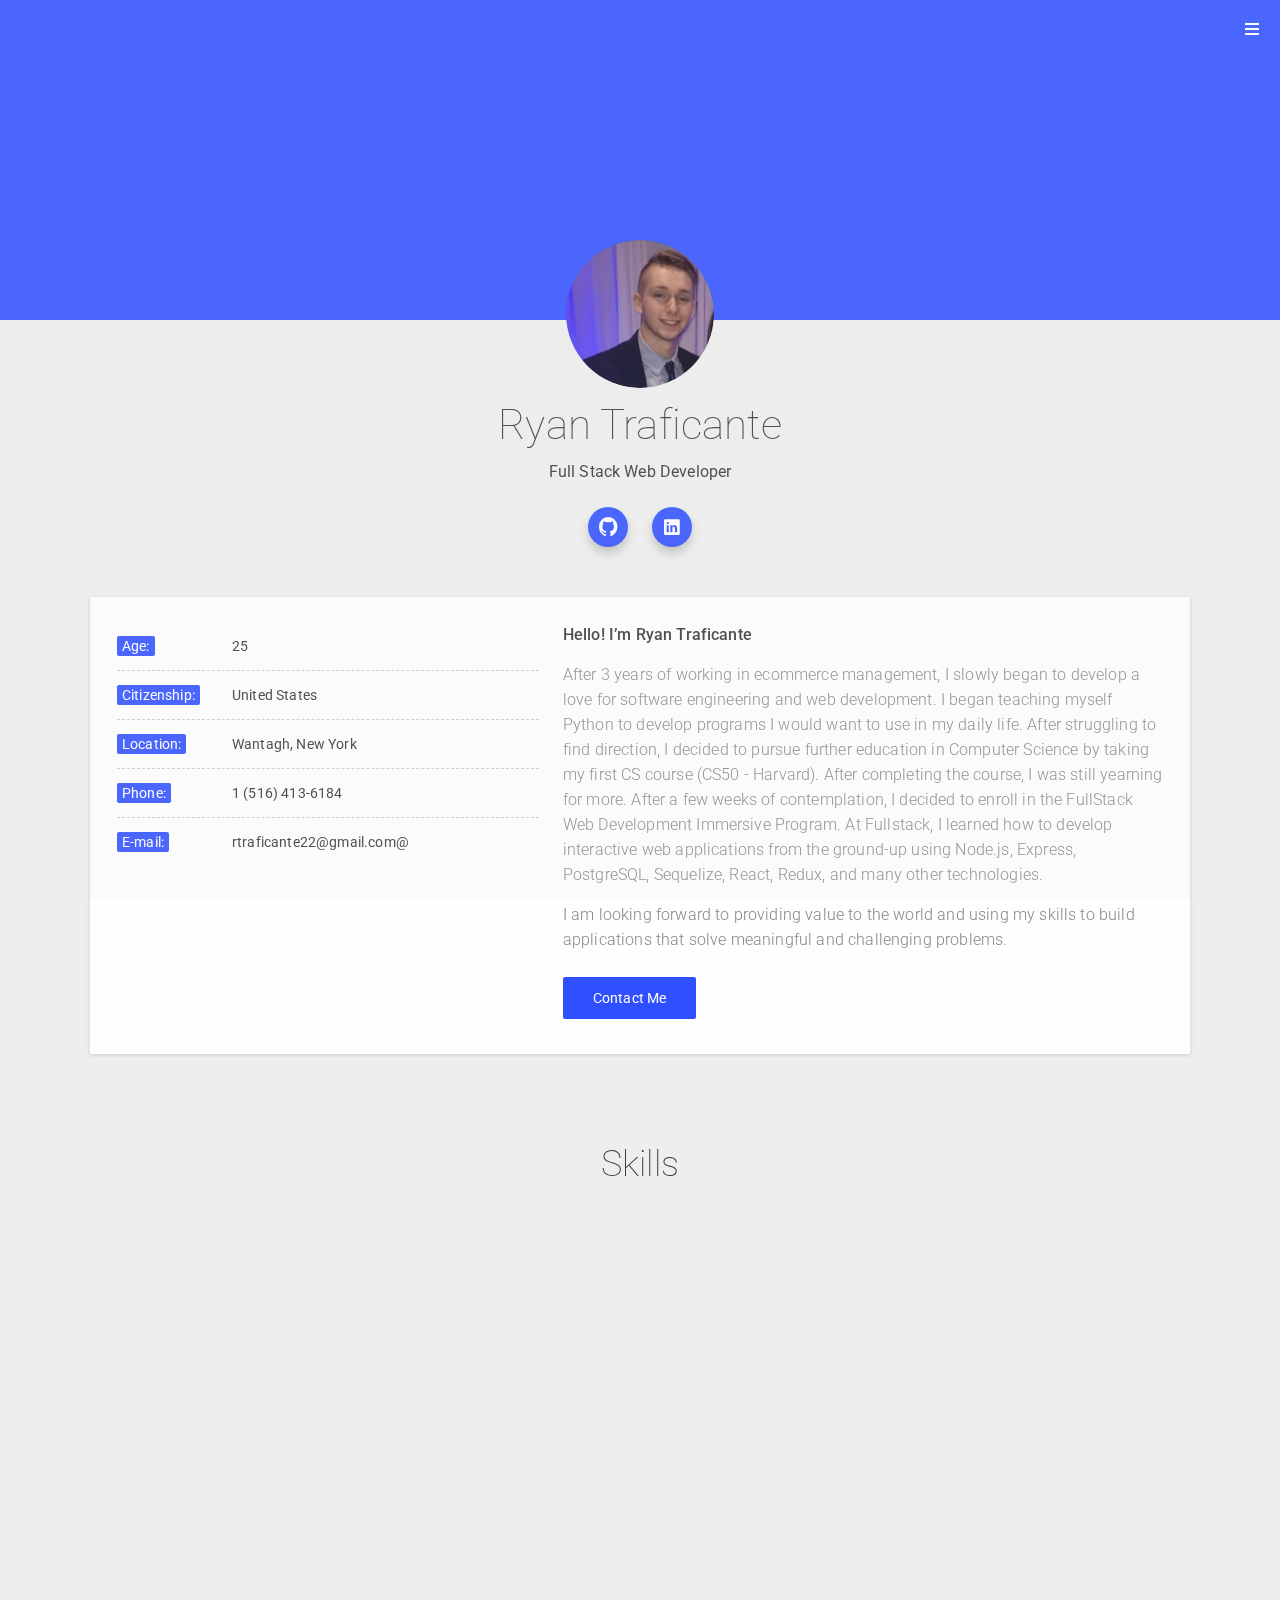
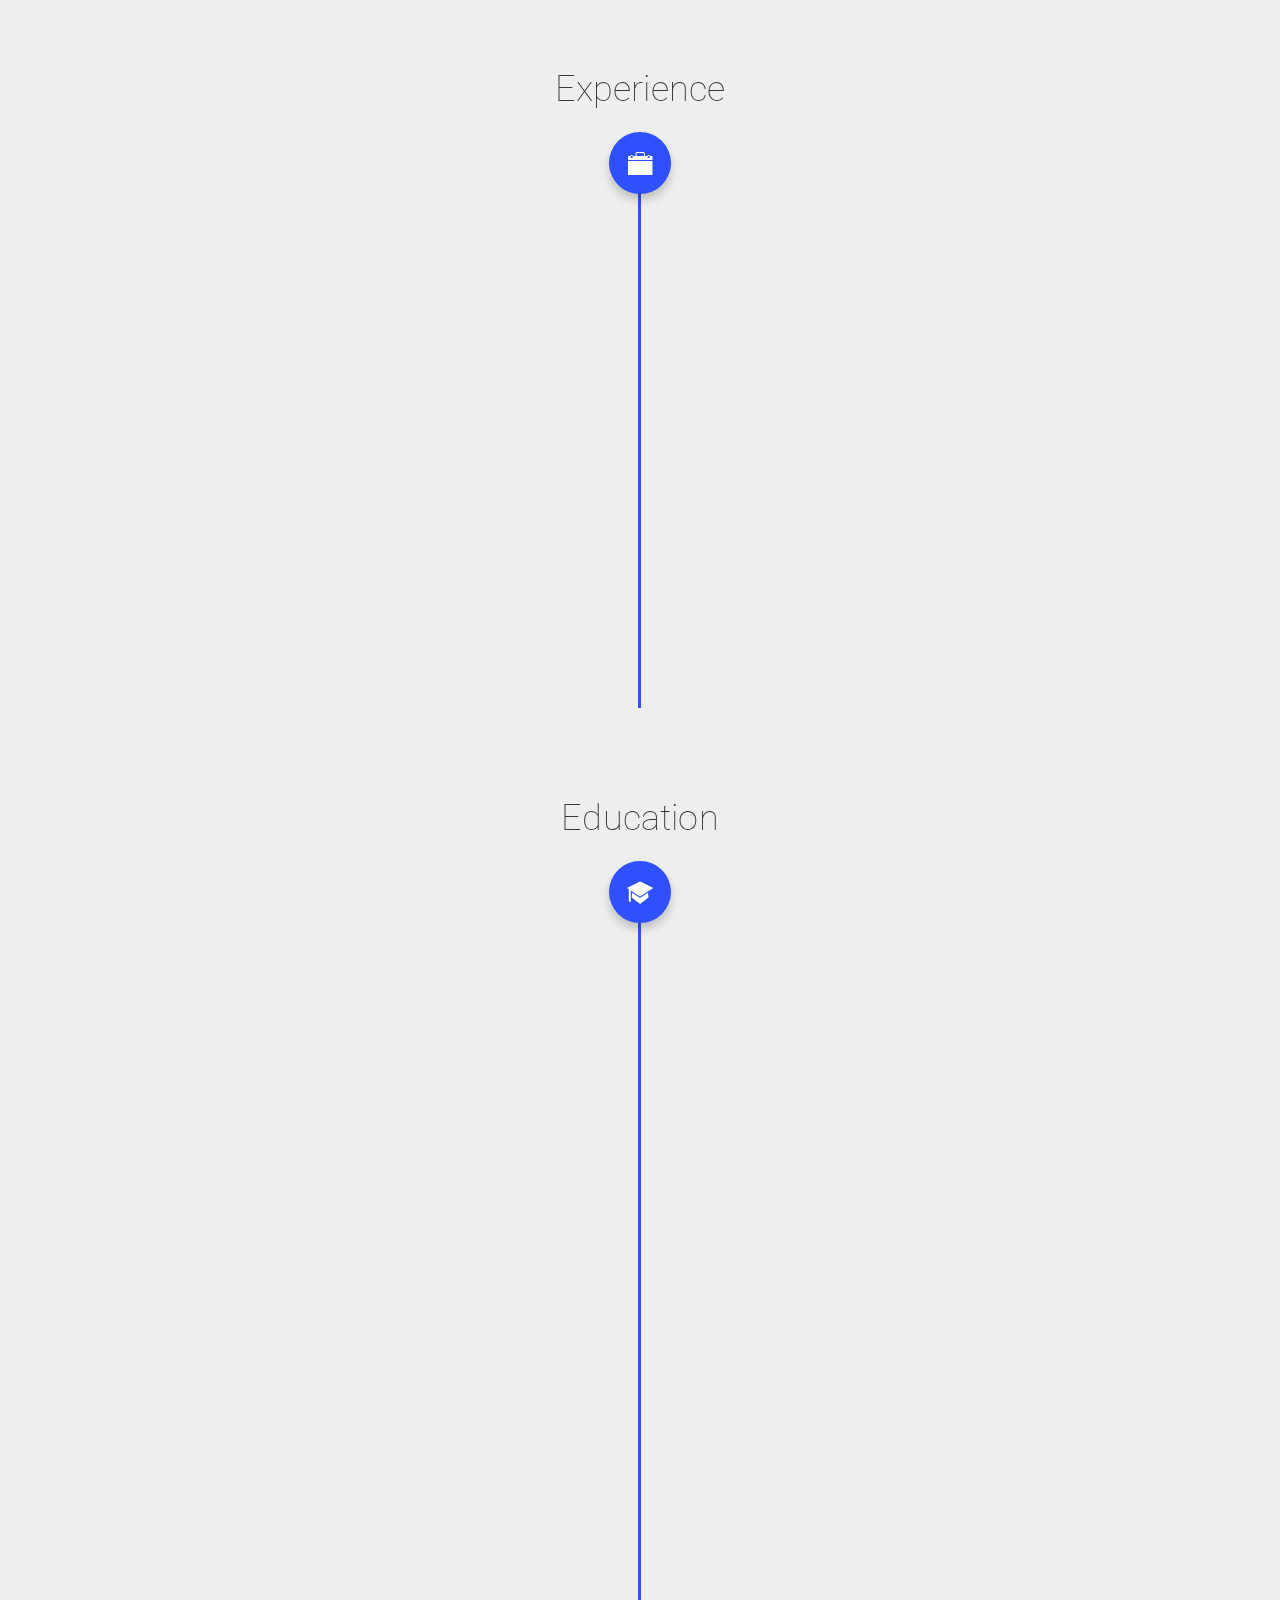
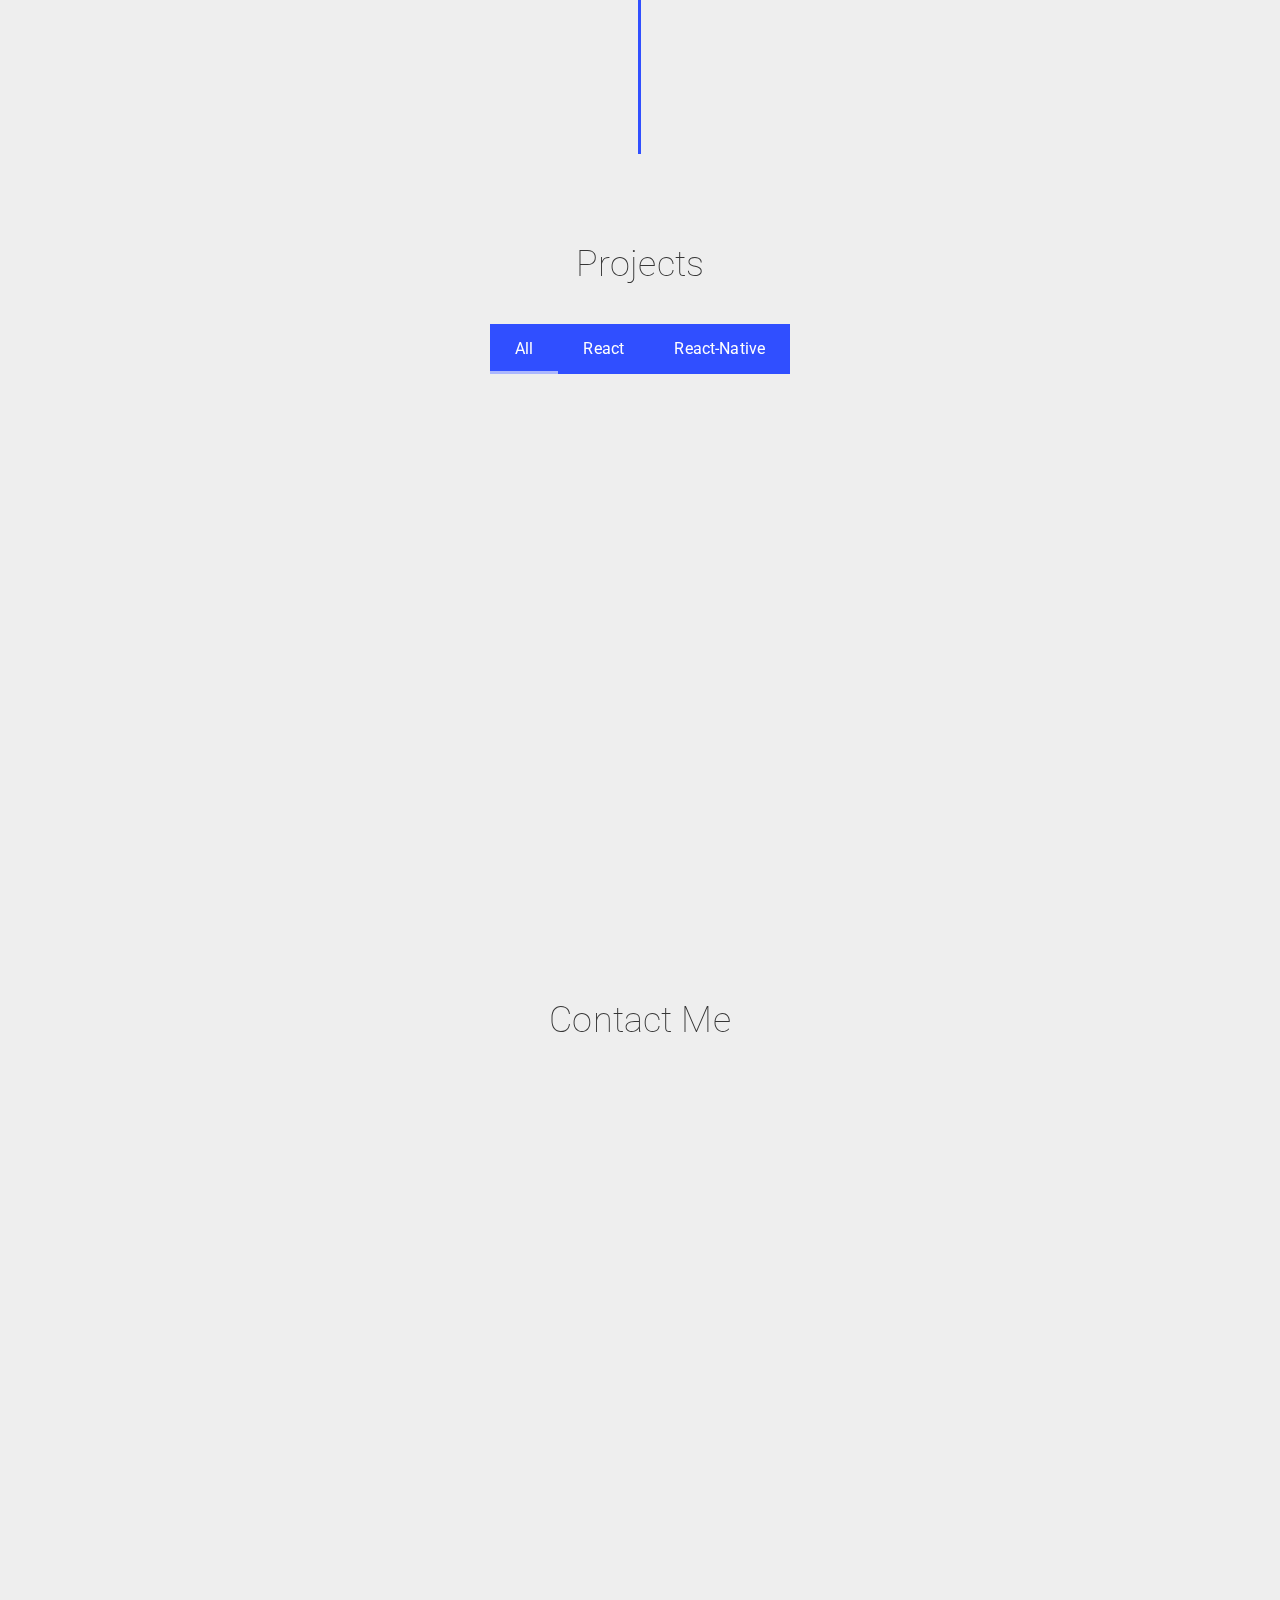
==== index.html @ 86b1f750 "file structure" ====
<!DOCTYPE html>
<html lang="en">
  <head>
    <!-- Basic -->
    <meta http-equiv="Content-Type" content="text/html; charset=utf-8" />
    <title>Ryan Traficante</title>
    <meta name="description" content="" />
    <meta name="keywords" content="" />

    <!-- Mobile Specific Metas -->
    <meta
      name="viewport"
      content="width=device-width, initial-scale=1, maximum-scale=1, user-scalable=no"
    />

    <!-- Load Fonts -->
    <link
      href="https://fonts.googleapis.com/css?family=Roboto:100,100i,300,300i,400,400i,500,500i,700,700i,900,900i&amp;subset=cyrillic"
      rel="stylesheet"
    />

    <!-- CSS -->
    <link rel="stylesheet" href="css/basic.css" />
    <link rel="stylesheet" href="css/layout.css" />
    <link rel="stylesheet" href="css/ionicons.css" />
    <link rel="stylesheet" href="css/owl.carousel.css" />
    <link rel="stylesheet" href="css/magnific-popup.css" />
    <link rel="stylesheet" href="css/animate.css" />

    <!-- Favicon -->
    <link rel="shortcut icon" href="images/favicons/r_blue.png" />
  </head>

  <body>
    <!-- Page -->
    <div class="page" id="home-section">
      <!-- Preloader -->
      <div class="preloader">
        <div class="centrize full-width">
          <div class="vertical-center">
            <div class="spinner">
              <div class="double-bounce1"></div>
              <div class="double-bounce2"></div>
            </div>
          </div>
        </div>
      </div>

      <!-- Started Background -->
      <div class="started-bg">
        <div
          class="slide"
          style="
            background-image: url(https://i.pinimg.com/originals/45/22/7e/45227e68e4a644264a4a7af47a06fadd.jpg);
          "
        ></div>
      </div>

      <!-- Header -->
      <header>
        <div class="top-menu">
          <ul>
            <li class="active">
              <a class="btn_animated" href="#home-section"
                ><span class="circle">Home</span></a
              >
            </li>
            <li>
              <a class="btn_animated" href="#about-section"
                ><span class="circle">About</span></a
              >
            </li>
            <li>
              <a class="btn_animated" href="#skills-section"
                ><span class="circle">Skills</span></a
              >
            </li>
            <li>
              <a class="btn_animated" href="#experience-section"
                ><span class="circle">Experience</span></a
              >
            </li>
            <li>
              <a class="btn_animated" href="#education-section"
                ><span class="circle">Education</span></a
              >
            </li>
            <li>
              <a class="btn_animated" href="#works-section"
                ><span class="circle">Projects</span></a
              >
            </li>
            <li>
              <a class="btn_animated" href="#contact-section"
                ><span class="circle">Contact Me</span></a
              >
            </li>
          </ul>
          <a href="#" class="menu-btn"><span></span></a>
        </div>
      </header>

      <!-- Container -->
      <div class="container">
        <!-- Started -->
        <div class="section started">
          <div class="st-box">
            <div class="st-image"><img src="images/ryan.png" alt="" /></div>
            <div class="st-title">Ryan Traficante</div>
            <div class="st-subtitle">Full Stack Web Developer</div>
            <div class="st-soc">
              <a
                target="blank"
                href="https://github.com/rtraficante"
                class="btn_animated"
              >
                <span class="circle"
                  ><i class="icon ion ion-social-github"></i
                ></span>
              </a>
              <a
                target="blank"
                href="https://www.linkedin.com/in/ryan-traficante/"
                class="btn_animated"
              >
                <span class="circle"
                  ><i class="icon ion ion-social-linkedin"></i
                ></span>
              </a>
            </div>
          </div>
        </div>

        <!-- Wrapper -->
        <div class="wrapper">
          <!-- Section About -->
          <div class="section about" id="about-section">
            <div class="content-box">
              <div class="row">
                <div class="col col-m-12 col-t-5 col-d-5">
                  <div class="info-list">
                    <ul>
                      <li>
                        <strong><span>Age:</span></strong> 25
                      </li>

                      <li>
                        <strong><span>Citizenship:</span></strong> United States
                      </li>
                      <li>
                        <strong><span>Location:</span></strong> Wantagh, New
                        York
                      </li>
                      <li>
                        <strong><span>Phone:</span></strong>
                        <a href="tel:15164136184">1 (516) 413-6184</a>
                      </li>
                      <li>
                        <strong><span>E-mail:</span></strong>
                        <a href="mailto:rtraficante22@gmail.com@gmail.com"
                          >rtraficante22@gmail.com@</a
                        >
                      </li>
                    </ul>
                  </div>
                </div>
                <div class="col col-m-12 col-t-7 col-d-7">
                  <div class="text-box">
                    <p><strong>Hello! I’m Ryan Traficante</strong></p>
                    <p>
                      After 3 years of working in ecommerce management, I slowly
                      began to develop a love for software engineering and web
                      development. I began teaching myself Python to develop
                      programs I would want to use in my daily life. After
                      struggling to find direction, I decided to pursue further
                      education in Computer Science by taking my first CS course
                      (CS50 - Harvard). After completing the course, I was still
                      yearning for more. After a few weeks of contemplation, I
                      decided to enroll in the FullStack Web Development
                      Immersive Program. At Fullstack, I learned how to develop
                      interactive web applications from the ground-up using
                      Node.js, Express, PostgreSQL, Sequelize, React, Redux, and
                      many other technologies.
                    </p>
                    <p>
                      I am looking forward to providing value to the world and
                      using my skills to build applications that solve
                      meaningful and challenging problems.
                    </p>
                  </div>
                  <div class="bts">
                    <a href="#" class="btn btn_animated"
                      ><span class="circle">Contact Me</span></a
                    >
                  </div>
                </div>
              </div>
            </div>
          </div>

          <!-- Section Skills -->
          <div class="section skills" id="skills-section">
            <div class="title">Skills</div>
            <div class="row">
              <div class="col col-m-12 col-t-6 col-d-6">
                <div class="content-box animated">
                  <div class="i_title">
                    <div class="icon"><i class="icon ion ion-gear-b"></i></div>
                    <div class="name">Professional</div>
                  </div>
                  <div class="skills">
                    <ul>
                      <li>
                        <div class="name">UI/UX Design</div>
                        <div class="progress">
                          <div class="percentage" style="width: 78%">
                            <span class="percent"
                              ><i class="icon ion ion-ios-checkmark-empty"></i
                            ></span>
                          </div>
                        </div>
                      </li>
                      <li>
                        <div class="name">Back-end Web Development</div>
                        <div class="progress">
                          <div class="percentage" style="width: 72%">
                            <span class="percent"
                              ><i class="icon ion ion-ios-checkmark-empty"></i
                            ></span>
                          </div>
                        </div>
                      </li>
                      <li>
                        <div class="name">Front-end Web Development</div>
                        <div class="progress">
                          <div class="percentage" style="width: 82%">
                            <span class="percent"
                              ><i class="icon ion ion-ios-checkmark-empty"></i
                            ></span>
                          </div>
                        </div>
                      </li>
                      <li>
                        <div class="name">Algorithms & Analysis</div>
                        <div class="progress">
                          <div class="percentage" style="width: 71%">
                            <span class="percent"
                              ><i class="icon ion ion-ios-checkmark-empty"></i
                            ></span>
                          </div>
                        </div>
                      </li>
                    </ul>
                  </div>
                </div>
              </div>
              <div class="col col-m-12 col-t-6 col-d-6">
                <div class="content-box animated">
                  <div class="i_title">
                    <div class="icon"><i class="icon ion ion-person"></i></div>
                    <div class="name">Personal</div>
                  </div>
                  <div class="skills">
                    <ul>
                      <li>
                        <div class="name">Communication</div>
                        <div class="progress">
                          <div class="percentage" style="width: 78%">
                            <span class="percent"
                              ><i class="icon ion ion-ios-checkmark-empty"></i
                            ></span>
                          </div>
                        </div>
                      </li>
                      <li>
                        <div class="name">Team Work</div>
                        <div class="progress">
                          <div class="percentage" style="width: 90%">
                            <span class="percent"
                              ><i class="icon ion ion-ios-checkmark-empty"></i
                            ></span>
                          </div>
                        </div>
                      </li>
                      <li>
                        <div class="name">Leadership</div>
                        <div class="progress">
                          <div class="percentage" style="width: 70%">
                            <span class="percent"
                              ><i class="icon ion ion-ios-checkmark-empty"></i
                            ></span>
                          </div>
                        </div>
                      </li>
                      <li>
                        <div class="name">Problem Solving</div>
                        <div class="progress">
                          <div class="percentage" style="width: 84%">
                            <span class="percent"
                              ><i class="icon ion ion-ios-checkmark-empty"></i
                            ></span>
                          </div>
                        </div>
                      </li>
                    </ul>
                  </div>
                </div>
              </div>
            </div>
          </div>

          <!-- Experience -->
          <div class="section experience" id="experience-section">
            <div class="title">
              Experience
              <span class="circle"
                ><i class="icon ion ion-ios-briefcase"></i
              ></span>
            </div>
            <div class="cd-timeline">
              <div class="cd-timeline-block animated">
                <div class="cd-timeline-point">
                  <i class="icon ion ion-ios-checkmark-empty"></i>
                </div>
                <div class="cd-timeline-content">
                  <div class="content-box">
                    <div class="date">2019-2022</div>
                    <div class="name">Popcrumbs, Inc.</div>
                    <div class="category">Ecommerce Coordinator</div>
                    <p>
                      I managed four different Shopify ecommerce sites that
                      grossed over $10,000,000 year-over year. I developed and
                      managed all of the stores' email marketing and customer
                      retention efforts via Klaviyo and Constant Contact,
                      leading to a growth from 10% of all revenue to 30% per
                      month.
                    </p>
                  </div>
                </div>
              </div>
              <div class="cd-timeline-block animated">
                <div class="cd-timeline-point">
                  <i class="icon ion ion-ios-checkmark-empty"></i>
                </div>
                <div class="cd-timeline-content">
                  <div class="content-box">
                    <div class="date">2018</div>
                    <div class="name">GCT Advertising</div>
                    <div class="category">Co-Founder</div>
                    <p>
                      After finding an interest in ecommerce and online
                      marketing, myself and a few colleagues started an
                      ecommerce brand to put our knowledge to the test. After a
                      couple months of testing, we were able to push our revenue
                      to just shy of 6 figures.
                    </p>
                  </div>
                </div>
              </div>
            </div>
          </div>

          <!-- Section Education -->
          <div class="section education" id="education-section">
            <div class="title">
              Education
              <span class="circle"
                ><i class="icon ion ion-university"></i
              ></span>
            </div>
            <div class="cd-timeline">
              <div class="cd-timeline-block animated">
                <div class="cd-timeline-point">
                  <i class="icon ion ion-ios-checkmark-empty"></i>
                </div>
                <div class="cd-timeline-content">
                  <div class="content-box">
                    <div class="date">2022</div>
                    <div class="name">
                      Fullstack Academy Web Development Program
                    </div>
                    <div class="category">New York</div>
                    <p>
                      A 17-week immersive software engineering program based in
                      New York City, centered on full-stack JavaScript
                      development, including Node.js, Express, Sequelize ORM for
                      PostgreSQL databases, React and Redux; along with HTML &
                      CSS, and CS fundamentals.
                    </p>
                  </div>
                </div>
              </div>
              <div class="cd-timeline-block animated">
                <div class="cd-timeline-point">
                  <i class="icon ion ion-ios-checkmark-empty"></i>
                </div>
                <div class="cd-timeline-content">
                  <div class="content-box">
                    <div class="date">2022</div>
                    <div class="name">
                      Harvard CS50 - Introduction to Computer Science
                    </div>
                    <div class="category">Remote</div>
                    <p>
                      Harvard University's introduction to the intellectual
                      enterprises of computer science and the art of
                      programming. An entry-level course taught by David J.
                      Malan, CS50x taught me how to think algorithmically and
                      solve problems efficiently. Topics include abstraction,
                      algorithms, data structures, encapsulation, resource
                      management, security, software engineering, and web
                      development. Languages include C, Python, SQL, and
                      JavaScript plus CSS and HTML. The on-campus version of
                      CS50x , CS50, is Harvard's largest course.
                    </p>
                  </div>
                </div>
              </div>
              <div class="cd-timeline-block animated">
                <div class="cd-timeline-point">
                  <i class="icon ion ion-ios-checkmark-empty"></i>
                </div>
                <div class="cd-timeline-content">
                  <div class="content-box">
                    <div class="date">2016-2019</div>
                    <div class="name">Farmingdale State University</div>
                    <div class="category">New York</div>
                    <p>
                      Majored in Science, Technology, and Society with a focus
                      in Psychology and Statistics.
                    </p>
                  </div>
                </div>
              </div>
            </div>
          </div>

          <!-- Portfolio -->
          <div class="section works" id="works-section">
            <div class="title">Projects</div>
            <div class="filter-menu">
              <div class="filters">
                <div class="btn-group">
                  <div class="f_btn btn_animated active">
                    <div class="circle">
                      <label
                        ><input
                          type="radio"
                          name="fl_radio"
                          value="box-item"
                        />All</label
                      >
                    </div>
                  </div>
                  <div class="f_btn btn_animated">
                    <div class="circle">
                      <label
                        ><input
                          type="radio"
                          name="fl_radio"
                          value="f-react"
                        />React</label
                      >
                    </div>
                  </div>
                  <div class="f_btn btn_animated">
                    <div class="circle">
                      <label
                        ><input
                          type="radio"
                          name="fl_radio"
                          value="f-react-native"
                        />React-Native</label
                      >
                    </div>
                  </div>
                </div>
              </div>
            </div>
            <div class="row box-items">
              <div
                class="col col-m-12 col-t-6 col-d-4 box-item f-react animated"
              >
                <div class="image">
                  <a href="#popup-1" class="has-popup"
                    ><img src="images/rq_ss.png" alt=""
                  /></a>
                </div>
                <div class="content-box">
                  <div class="category">React</div>
                  <a href="#popup-1" class="name has-popup">Risky Quizness</a>
                  <p>
                    A web application that allows users to take a daily trivia
                    quiz that increases in difficulty as the quiz continues.
                    Every user gets the same 10 questions that change everyday.
                  </p>
                </div>
                <div id="popup-1" class="popup-box mfp-fade mfp-hide">
                  <div class="content">
                    <div class="image">
                      <img src="images/rq_ss.png" alt="" />
                    </div>
                    <div class="desc">
                      <div class="category">React</div>
                      <h4>Risky Quizness</h4>

                      <a
                        href="https://risky-quizness.firebaseapp.com/"
                        class="btn btn_animated"
                        ><span class="circle">View Project</span></a
                      >
                      <a
                        href="https://github.com/beavers-bakery/Risky-Quizness"
                        class="btn btn_animated"
                        ><span class="circle">View Github</span></a
                      >
                    </div>
                  </div>
                </div>
              </div>

              <div
                class="col col-m-12 col-t-6 col-d-4 box-item f-react-native animated"
              >
                <div class="image">
                  <a href="#popup-5" class="has-popup"
                    ><img src="images/works/work5.jpg" alt=""
                  /></a>
                </div>
                <div class="content-box">
                  <div class="category">React-Native</div>
                  <a href="#popup-5" class="name has-popup">Golf GPS</a>
                  <p>
                    A mobile app that shows the GPS location of the golfer and
                    the hole they’re playing on. Users can see their distance
                    from the hole and update their scores during their round.
                  </p>
                </div>
                <div id="popup-5" class="popup-box mfp-fade mfp-hide">
                  <div class="content">
                    <div class="image">
                      <img src="images/works/work5.jpg" alt="" />
                    </div>
                    <div class="desc">
                      <div class="category">React-Native</div>
                      <h4>Golf GPS</h4>

                      <a
                        href="https://github.com/rtraficante/Golf-GPS"
                        class="btn btn_animated"
                        ><span class="circle">View Github</span></a
                      >
                    </div>
                  </div>
                </div>
              </div>
            </div>
            <div class="clear"></div>
          </div>

          <!-- Section Contacts -->
          <div class="section contacts" id="contact-section">
            <div class="title">Contact Me</div>
            <div class="row">
              <div class="col col-m-12 col-t-6 col-d-6">
                <div class="content-box animated">
                  <h4>Write a message:</h4>
                  <div class="contact-form">
                    <form
                      id="cform"
                      name="contact"
                      method="post"
                      data-netlify="true"
                    >
                      <div class="group-val">
                        <input
                          type="text"
                          name="name"
                          placeholder="Your Name"
                        />
                      </div>
                      <div class="group-val">
                        <input
                          type="text"
                          name="email"
                          placeholder="Your Email"
                        />
                      </div>
                      <div class="group-val">
                        <input
                          type="text"
                          name="subject"
                          placeholder="Subject"
                        />
                      </div>
                      <div class="group-val ct-gr">
                        <textarea
                          name="message"
                          placeholder="Message"
                        ></textarea>
                      </div>
                      <button type="submit" class="btn btn_animated">
                        <span class="circle">Send Message</span>
                      </button>
                    </form>
                    <div class="alert-success">
                      <p>
                        Thanks, your message is sent successfully. We will
                        contact you shortly!
                      </p>
                    </div>
                  </div>
                </div>
              </div>
            </div>
          </div>
        </div>
      </div>
    </div>

    <!-- jQuery Scripts -->
    <script src="js/jquery.min.js"></script>
    <script src="js/owl.carousel.min.js"></script>
    <script src="js/jquery.validate.js"></script>
    <script src="js/magnific-popup.js"></script>
    <script src="js/masonry.pkgd.js"></script>
    <script src="js/imagesloaded.pkgd.js"></script>
    <script src="js/masonry-filter.js"></script>
    <script src="js/scrollreveal.js"></script>
    <script src="js/jquery.mb.YTPlayer.js"></script>
    <script src="js/particles.js"></script>

    <!-- Main Scripts -->
    <script src="js/main.js"></script>
  </body>
</html>
---- css/basic.css ----
/**
*	 mCard (HTML)
*	 Copyright © mCard by beshleyua. All Rights Reserved.
**/

/* TABLE OF CONTENTS
	1. Basic
	2. Container
	3. Columns
	4. Typography
	5. Links
	6. Buttons
	7. Preloader
	8. Forms
	9. Lists
	10. Code
	11. Tables
	12. Alignment
	13. Text Formating
	14. Blockquote
	15. Animations
*/

/* 1. Basic */
html {
	margin-right: 0!important;
}

body {
	margin: 0;
	padding: 0;
	border: none;
	font-family: 'Roboto', helvetica;
	font-size: 16px;
	color: #868686;
	background: #eeeeee;
	line-height: 20px;
	letter-spacing: 0.01em;
	font-weight: 300;
}

.page {
	position: relative;
	overflow: hidden;
	padding: 320px 0 0 0;
}

@media (max-width: 720px) {
	.page {
	padding: 202px 0 0 0;
	}

}

* {
	box-sizing: border-box;
	-webkit-box-sizing: border-box;
}

.clear {
	clear: both;
}

.mobile {
	display: none;
}

@media (max-width: 720px) {
	.mobile {
	display: block;
	}

}

.desctop {
	display: block;
}

@media (max-width: 720px) {
	.desctop {
	display: none;
	}

}

/* 2. Container */
.container {
	position: relative;
	background: #eeeeee;
}

.wrapper {
	position: relative;
	margin: 0 auto;
	max-width: 1100px;
}

@media (max-width: 1080px) {
	.wrapper {
	margin: 0 20px;
	}

}

@media (max-width: 420px) {
	.wrapper {
	margin: 0 10px;
	}

}

/* 3. Columns */
.row {
	position: relative;
	margin: 0 -10px;
	padding: 0 0 30px 0;
}

.row:last-child {
	padding: 0;
}

.row .col {
	padding: 0 12px;
}

@media (min-width: 1080px) {
	.row .col.col-d-12,
	.row .col.col-d-11,
	.row .col.col-d-10,
	.row .col.col-d-9,
	.row .col.col-d-8,
	.row .col.col-d-7,
	.row .col.col-d-6,
	.row .col.col-d-5,
	.row .col.col-d-4,
	.row .col.col-d-3,
	.row .col.col-d-2,
	.row .col.col-d-1 {
	float: left;
	}

	.row .col.col-d-12 {
	width: 99.996%;
	}

	.row .col.col-d-11 {
	width: 91.663%;
	}

	.row .col.col-d-10 {
	width: 83.333%;
	}

	.row .col.col-d-9 {
	width: 74.997%;
	}

	.row .col.col-d-8 {
	width: 66.664%;
	}

	.row .col.col-d-7 {
	width: 58.331%;
	}

	.row .col.col-d-6 {
	width: 49.998%;
	}

	.row .col.col-d-5 {
	width: 41.665%;
	}

	.row .col.col-d-4 {
	width: 33.332%;
	}

	.row .col.col-d-3 {
	width: 24.999%;
	}

	.row .col.col-d-2 {
	width: 16.666%;
	}

	.row .col.col-d-1 {
	width: 8.333%;
	}

}

@media (max-width: 1079px) {
	.row .col {
	padding: 10px;
	}

	.row .col.col-t-12,
	.row .col.col-t-11,
	.row .col.col-t-10,
	.row .col.col-t-9,
	.row .col.col-t-8,
	.row .col.col-t-7,
	.row .col.col-t-6,
	.row .col.col-t-5,
	.row .col.col-t-4,
	.row .col.col-t-3,
	.row .col.col-t-2,
	.row .col.col-t-1 {
	float: left;
	}

	.row .col.col-t-12 {
	width: 99.996%;
	}

	.row .col.col-t-11 {
	width: 91.663%;
	}

	.row .col.col-t-10 {
	width: 83.333%;
	}

	.row .col.col-t-9 {
	width: 74.997%;
	}

	.row .col.col-t-8 {
	width: 66.664%;
	}

	.row .col.col-t-7 {
	width: 58.331%;
	}

	.row .col.col-t-6 {
	width: 49.998%;
	}

	.row .col.col-t-5 {
	width: 41.665%;
	}

	.row .col.col-t-4 {
	width: 33.332%;
	}

	.row .col.col-t-3 {
	width: 24.999%;
	}

	.row .col.col-t-2 {
	width: 16.666%;
	}

	.row .col.col-t-1 {
	width: 8.333%;
	}

}

@media (max-width: 720px) {
	.row .col {
	padding: 8px;
	}

	.row .col.col-m-12,
	.row .col.col-m-11,
	.row .col.col-m-10,
	.row .col.col-m-9,
	.row .col.col-m-8,
	.row .col.col-m-7,
	.row .col.col-m-6,
	.row .col.col-m-5,
	.row .col.col-m-4,
	.row .col.col-m-3,
	.row .col.col-m-2,
	.row .col.col-m-1 {
	float: left;
	}

	.row .col.col-m-12 {
	width: 99.996%;
	}

	.row .col.col-m-11 {
	width: 91.663%;
	}

	.row .col.col-m-10 {
	width: 83.333%;
	}

	.row .col.col-m-9 {
	width: 74.997%;
	}

	.row .col.col-m-8 {
	width: 66.664%;
	}

	.row .col.col-m-7 {
	width: 58.331%;
	}

	.row .col.col-m-6 {
	width: 49.998%;
	}

	.row .col.col-m-5 {
	width: 41.665%;
	}

	.row .col.col-m-4 {
	width: 33.332%;
	}

	.row .col.col-m-3 {
	width: 24.999%;
	}

	.row .col.col-m-2 {
	width: 16.666%;
	}

	.row .col.col-m-1 {
	width: 8.333%;
	}

}

.row:after {
	content: '';
	display: block;
	clear: both;
}

/* 4. Typography */
h1,
h2,
h3,
h4,
h5,
h6 {
	font-weight: 300;
	font-family: 'Roboto', helvetica;
	margin: 0;
	margin-bottom: 15px;
	color: #363636;
}

h1 {
	font-size: 36px;
	line-height: 42px;
}

h2 {
	font-size: 32px;
	line-height: 38px;
}

h3 {
	font-size: 28px;
	line-height: 34px;
}

h4 {
	font-size: 24px;
	line-height: 30px;
}

h5 {
	font-size: 20px;
	line-height: 26px;
}

h6 {
	font-size: 16px;
	line-height: 22px;
}

p {
	font-size: 16px;
	line-height: 25px;
	padding: 0;
	margin: 0 0 15px 0;
}

strong {
	font-weight: 500;
	color: #363636;
}

.date {
	margin: 5px 5px 5px 0;
	padding: 1px 5px;
	display: inline-block;
	vertical-align: top;
	background: #304fff;
	font-size: 13px;
	color: #fefefe;
	border-radius: 2px;
	-moz-border-radius: 2px;
	-webkit-border-radius: 2px;
	-khtml-border-radius: 2px;
	transition: all 0.2s ease 0s;
	-moz-transition: all 0.2s ease 0s;
	-webkit-transition: all 0.2s ease 0s;
	-o-transition: all 0.2s ease 0s;
}

.category {
	margin: 5px 5px 5px 0;
	padding: 1px 5px;
	display: inline-block;
	vertical-align: top;
	background: #efefef;
	font-size: 13px;
	color: #363636;
	border-radius: 2px;
	-moz-border-radius: 2px;
	-webkit-border-radius: 2px;
	-khtml-border-radius: 2px;
	transition: all 0.2s ease 0s;
	-moz-transition: all 0.2s ease 0s;
	-webkit-transition: all 0.2s ease 0s;
	-o-transition: all 0.2s ease 0s;
}

a.category:hover {
	color: #fefefe;
}

/* 5. Links */
a {
	color: #363636;
	text-decoration: none;
	opacity: 1;
	outline: none;
}

a:hover {
	text-decoration: none;
	color: #efefef;
}

/* 6. Buttons */
a.btn,
.btn {
	position: relative;
	overflow: hidden;
	display: inline-block;
	vertical-align: middle;
	height: 42px;
	line-height: 42px;
	padding: 0;
	font-weight: 400;
	text-align: center;
	color: #fefefe;
	font-size: 14px;
	font-family: 'Roboto', helvetica;
	background: #304fff;
	cursor: pointer;
	transition: all 0.2s ease 0s;
	-moz-transition: all 0.2s ease 0s;
	-webkit-transition: all 0.2s ease 0s;
	-o-transition: all 0.2s ease 0s;
	border-radius: 2px;
	-moz-border-radius: 2px;
	-webkit-border-radius: 2px;
	-khtml-border-radius: 2px;
}

a.btn.extra,
.btn.extra {
	background: #efefef;
	color: #363636;
}

a.btn .circle,
.btn .circle {
	padding: 0 30px;
}

@media (max-width: 560px) {
	a.btn,
	.btn {
	width: 100%;
	}

}

/* 7. Preloader */
.preloader {
	position: fixed;
	top: 0;
	left: 0;
	width: 100%;
	height: 100%;
	text-align: center;
	background: #eeeeee;
	z-index: 1000;
}

.preloader .spinner {
	width: 40px;
	height: 40px;
	display: inline-block;
	position: relative;
}

.preloader .spinner .double-bounce1,
.preloader .spinner .double-bounce2 {
	width: 100%;
	height: 100%;
	background: #304fff;
	opacity: 0.7;
	position: absolute;
	top: 0;
	left: 0;
	-webkit-animation: sk-bounce 2s infinite ease-in-out;
	animation: sk-bounce 2s infinite ease-in-out;
	border-radius: 50%;
	-moz-border-radius: 50%;
	-webkit-border-radius: 50%;
	-khtml-border-radius: 50%;
}

.preloader .spinner .double-bounce2 {
	-webkit-animation-delay: -1s;
	animation-delay: -1s;
}

/* 8. Forms */
input,
textarea,
button {
	margin: 0 0 20px 0;
	padding: 0;
	display: block;
	width: 100%;
	height: 52px;
	background: none;
	font-family: 'Roboto', helvetica;
	font-size: 16px;
	font-weight: 300;
	color: #868686;
	border: none;
	border-bottom: 1px solid rgba(0, 0, 0, 0.2);
	-webkit-appearance: none;
	-moz-appearance: none;
	resize: none;
	outline: 0;
	transition: all 0.2s ease 0s;
	-moz-transition: all 0.2s ease 0s;
	-webkit-transition: all 0.2s ease 0s;
	-o-transition: all 0.2s ease 0s;
}

input:focus,
textarea:focus,
button:focus {
	color: #363636;
	border-bottom: 1px solid #363636;
}

textarea {
	height: 115px;
	padding: 15px 0 0 0;
}

button {
	width: auto;
	display: inline-block;
	vertical-align: top;
	text-align: left;
	border-bottom: 1px solid rgba(0, 0, 0, 0.2);
	cursor: pointer;
	color: #363636;
}

button:hover {
	border-bottom: 1px solid #363636;
}

label,
legend {
	display: block;
	padding-bottom: 10px;
	font-family: 'Roboto', helvetica;
	font-size: 16px;
}

fieldset {
	border-width: 0;
	padding: 0;
}

input[type="checkbox"],
input[type="radio"] {
	display: inline;
}

::-webkit-input-placeholder {
	color: #363636;
}

:-moz-placeholder {
	color: #363636;
}

::-moz-placeholder {
	color: #363636;
}

:-ms-input-placeholder {
	color: #363636;
}

input:focus::-webkit-input-placeholder,
textarea:focus::-webkit-input-placeholder {
	color: #363636;
}

input:focus:-moz-placeholder,
textarea:focus:-moz-placeholder {
	color: #363636;
}

input:focus::-moz-placeholder,
textarea:focus::-moz-placeholder {
	color: #363636;
}

input:focus:-ms-input-placeholder,
textarea:focus:-ms-input-placeholder {
	color: #363636;
}

input.error,
textarea.error {
	border-bottom: 1px solid #ff0000 !important;
}

label.error {
	display: none!important;
}

input.error::-moz-placeholder,
textarea.error::-moz-placeholder {
	color: #ff0000;
}

input.error:-moz-placeholder,
textarea.error:-moz-placeholder {
	color: #ff0000;
}

input.error:-ms-input-placeholder,
textarea.error:-ms-input-placeholder {
	color: #ff0000;
}

input.error::-webkit-input-placeholder,
textarea.error::-webkit-input-placeholder {
	color: #ff0000;
}

/* 9. Lists */
ol,
ul {
	list-style: none;
	margin-top: 0px;
	margin-bottom: 0px;
	padding-left: 0px;
}

ul ul,
ul ol,
ol ol,
ol ul {
	margin-bottom: 0px;
}

li {
	margin-bottom: 0px;
}

/* 10. Code */
code {
	background: #eeeeee;
	font-size: 16px;
	font-family: 'Roboto', helvetica;
	margin: 20px 0;
	padding: 10px 20px;
}

/* 11. Tables */
table {
	width: 100%;
	margin: 30px 0;
	padding: 0;
	border-collapse: collapse;
}

th {
	font-weight: 500;
	border: none;
	border-bottom: 1px solid #eeeeee;
	color: #363636;
	padding: 12px 15px;
	text-align: left;
}

td {
	border: none;
	border-bottom: 1px solid #eeeeee;
	padding: 12px 15px;
	text-align: left;
	color: #868686;
}

/* 12. Alignment */
.align-center {
	text-align: center !important;
}

.align-right {
	text-align: right !important;
}

.align-left {
	text-align: left !important;
}

.pull-right {
	float: right !important;
}

.pull-left {
	float: left !important;
}

.pull-none {
	float: none !important;
}

.full-width {
	max-width: 100% !important;
	width: 100% !important;
}

.full-max-width {
	max-width: 100% !important;
	width: auto !important;
}

.centrize {
	display: table !important;
	table-layout: fixed !important;
	height: 100% !important;
	position: relative !important;
}

.vertical-center {
	display: table-cell !important;
	vertical-align: middle !important;
}

/* 13. Text Formating */
.text-uppercase {
	text-transform: uppercase !important;
}

.text-lowercase {
	text-transform: lowercase !important;
}

.text-capitalize {
	text-transform: capitalize !important;
}

.text-regular {
	font-weight: 400 !important;
}

.text-bold {
	font-weight: 700 !important;
}

.text-italic {
	font-style: italic !important;
}

/* 14. Blockquote */
blockquote {
	font-family: 'Roboto', helvetica;
}

/* 15. Animations */
/*Animate Button Hover*/
.ink {
	display: block;
	position: absolute;
	background: rgba(0, 0, 0, 0.2);
	border-radius: 100%;
	transform: scale(0);
	-webkit-transform: scale(0);
	-moz-transform: scale(0);
	-o-transform: scale(0);
}

.btn_animated .circle {
	width: 100%;
	height: 100%;
	display: block;
}

.animate {
	-webkit-animation: ripple 0.6s linear;
	animation: ripple 0.6s linear;
}

@keyframes ripple {
	100% {
	opacity: 0;
	transform: scale(4);
	-webkit-transform: scale(4);
	}

}
---- css/layout.css ----
/**
*	 mCard (HTML)
*	 Copyright © mCard by beshleyua. All Rights Reserved.
**/

/* TABLE OF CONTENTS
	1. Background Image
	2. Header
	3. Section
	4. Started
	5. About
	6. Skills
	7. Experience & Education
	8. Services
	9. Portfolio
	10. Clients
	11. Pricing
	12. Blog
	13. Contacts
	14. Footer
	15. Popups
*/

/* 1. Background Image */
.started-bg {
  position: fixed;
  top: 0;
  left: 0;
  width: 100%;
  height: 320px;
  background: #304fff;
}

@media (max-width: 720px) {
  .started-bg {
    height: 202px;
  }
}

.started-bg .slide {
  width: 100%;
  height: 100%;
  background-position: center center;
  background-repeat: no-repeat;
  background-size: cover;
  opacity: 0.5;
}

/* 2. Header */
header {
  position: relative;
  z-index: 101;
}

header .top-menu {
  position: fixed;
  top: 0;
  right: -300px;
  width: 300px;
  height: 100%;
  background: #304fff;
  transition: all 0.4s ease 0s;
  -moz-transition: all 0.4s ease 0s;
  -webkit-transition: all 0.4s ease 0s;
  -o-transition: all 0.4s ease 0s;
}

@media (max-width: 720px) {
  header .top-menu {
    width: 200px;
    right: -200px;
  }
}

header .top-menu.active {
  right: 0px;
}

header .top-menu.active .menu-btn span {
  transform: rotate(45deg);
  -webkit-transform: rotate(45deg);
  -moz-transform: rotate(45deg);
  -o-transform: rotate(45deg);
}

header .top-menu.active .menu-btn span:before {
  top: 0;
  transform: rotate(-90deg);
  -webkit-transform: rotate(-90deg);
  -moz-transform: rotate(-90deg);
  -o-transform: rotate(-90deg);
}

header .top-menu.active .menu-btn span:after {
  opacity: 0;
}

header .top-menu.fixed .menu-btn:before {
  opacity: 1;
}

header .top-menu ul {
  position: relative;
  overflow: auto;
  height: 100%;
  font-size: 0;
}

header .top-menu ul li {
  display: block;
  line-height: 57px;
}

header .top-menu ul li a {
  position: relative;
  overflow: hidden;
  display: block;
  width: 100%;
  height: 100%;
  color: #fefefe;
  font-size: 16px;
  font-weight: 400;
}

header .top-menu ul li a:before {
  content: "";
  position: absolute;
  left: 0;
  bottom: 0;
  width: 100%;
  height: 100%;
  display: block;
  background: rgba(0, 0, 0, 0.2);
  z-index: -1;
  opacity: 0;
  transition: all 0.2s ease 0s;
  -moz-transition: all 0.2s ease 0s;
  -webkit-transition: all 0.2s ease 0s;
  -o-transition: all 0.2s ease 0s;
}

header .top-menu ul li a .circle {
  padding: 0 20px;
}

header .top-menu ul li.active a:before {
  opacity: 1;
}

header .menu-btn {
  position: absolute;
  top: 0;
  left: -57px;
  display: block;
  width: 57px;
  height: 57px;
}

header .menu-btn:before {
  content: "";
  position: absolute;
  left: 0;
  top: 0;
  width: 100%;
  height: 100%;
  opacity: 0;
  background: #304fff;
  transition: all 0.2s ease 0s;
  -moz-transition: all 0.2s ease 0s;
  -webkit-transition: all 0.2s ease 0s;
  -o-transition: all 0.2s ease 0s;
}

header .menu-btn span {
  margin: -1px 0 0 -7px;
  position: absolute;
  top: 50%;
  left: 50%;
  width: 14px;
  height: 2px;
  background: #fefefe;
  transition: all 0.3s ease 0s;
  -moz-transition: all 0.3s ease 0s;
  -webkit-transition: all 0.3s ease 0s;
  -o-transition: all 0.3s ease 0s;
}

header .menu-btn span:before,
header .menu-btn span:after {
  content: "";
  position: absolute;
  top: -5px;
  left: 0;
  width: 14px;
  height: 2px;
  background: #fefefe;
  transition: all 0.3s ease 0s;
  -moz-transition: all 0.3s ease 0s;
  -webkit-transition: all 0.3s ease 0s;
  -o-transition: all 0.3s ease 0s;
}

header .menu-btn span:after {
  top: auto;
  bottom: -5px;
}

/* 3. Section */
.section {
  padding: 50px 0;
  position: relative;
}

.section.blog-posts {
  padding-top: 10px;
}

@media (max-width: 1080px) {
  .section {
    padding: 35px 0;
  }
}

.section .title {
  position: relative;
  height: 70px;
  text-align: center;
  color: #363636;
  font-size: 36px;
  font-weight: 100;
  z-index: 3;
}

.section .title .circle {
  margin: 0 0 0 -31px;
  position: absolute;
  left: 50%;
  bottom: -45px;
  width: 62px;
  height: 62px;
  background: #304fff;
  text-align: center;
  line-height: 62px;
  padding-left: 1px;
  border-radius: 62px;
  -moz-border-radius: 62px;
  -webkit-border-radius: 62px;
  -khtml-border-radius: 62px;
  box-shadow: 0 6px 10px 0 rgba(0, 0, 0, 0.2);
  -moz-box-shadow: 0 6px 10px 0 rgba(0, 0, 0, 0.2);
  -webkit-box-shadow: 0 6px 10px 0 rgba(0, 0, 0, 0.2);
  -khtml-box-shadow: 0 6px 10px 0 rgba(0, 0, 0, 0.2);
}

.section .title .circle .icon {
  color: #fefefe;
  font-size: 30px;
}

.section .i_title {
  position: relative;
  margin: -57px 0 0 0;
  text-align: center;
  z-index: 3;
}

.section .i_title .icon {
  margin: 0 auto;
  position: relative;
  display: block;
  overflow: hidden;
  width: 62px;
  height: 62px;
  line-height: 62px;
  background: #304fff;
  transition: all 0.2s ease 0s;
  -moz-transition: all 0.2s ease 0s;
  -webkit-transition: all 0.2s ease 0s;
  -o-transition: all 0.2s ease 0s;
  border-radius: 62px;
  -moz-border-radius: 62px;
  -webkit-border-radius: 62px;
  -khtml-border-radius: 62px;
  box-shadow: 0 6px 10px 0 rgba(0, 0, 0, 0.2);
  -moz-box-shadow: 0 6px 10px 0 rgba(0, 0, 0, 0.2);
  -webkit-box-shadow: 0 6px 10px 0 rgba(0, 0, 0, 0.2);
  -khtml-box-shadow: 0 6px 10px 0 rgba(0, 0, 0, 0.2);
}

.section .i_title .icon .circle {
  padding: 0 0 0 1px;
  display: block;
  width: 100%;
  height: 100%;
  -webkit-mask-image: url([data-uri]);
  border-radius: 100%;
  -moz-border-radius: 100%;
  -webkit-border-radius: 100%;
  -khtml-border-radius: 100%;
}

.section .i_title .icon .icon {
  font-size: 30px;
  color: #fefefe;
}

.section .i_title .name {
  margin: 20px 0;
  display: block;
  font-weight: 400;
  font-size: 17px;
  color: #363636;
}

.content-box {
  padding: 25px;
  position: relative;
  background: #fefefe;
  border-radius: 2px;
  -moz-border-radius: 2px;
  -webkit-border-radius: 2px;
  -khtml-border-radius: 2px;
  box-shadow: 0 1px 4px 0 rgba(0, 0, 0, 0.14);
  -moz-box-shadow: 0 1px 4px 0 rgba(0, 0, 0, 0.14);
  -webkit-box-shadow: 0 1px 4px 0 rgba(0, 0, 0, 0.14);
  -khtml-box-shadow: 0 1px 4px 0 rgba(0, 0, 0, 0.14);
}

/* 4. Started */
.section.started {
  margin: 0 0 -80px 0;
  padding: 0;
  top: -80px;
}

.st-box {
  text-align: center;
}

.st-box .st-bts {
  position: relative;
}

.st-box .st-bts a {
  margin: 0 -160px 0 0;
  position: absolute;
  overflow: hidden;
  right: 50%;
  top: 52px;
  width: 52px;
  height: 52px;
  line-height: 53px;
  background: #fefefe;
  transition: all 0.2s ease 0s;
  -moz-transition: all 0.2s ease 0s;
  -webkit-transition: all 0.2s ease 0s;
  -o-transition: all 0.2s ease 0s;
  border-radius: 52px;
  -moz-border-radius: 52px;
  -webkit-border-radius: 52px;
  -khtml-border-radius: 52px;
  box-shadow: 0 6px 10px 0 rgba(0, 0, 0, 0.2);
  -moz-box-shadow: 0 6px 10px 0 rgba(0, 0, 0, 0.2);
  -webkit-box-shadow: 0 6px 10px 0 rgba(0, 0, 0, 0.2);
  -khtml-box-shadow: 0 6px 10px 0 rgba(0, 0, 0, 0.2);
}

@media (max-width: 720px) {
  .st-box .st-bts a {
    margin: 0 -145px 0 0;
  }
}

.st-box .st-bts a .circle {
  padding: 0 0 0 1px;
  display: block;
  width: 100%;
  height: 100%;
  -webkit-mask-image: url([data-uri]);
  border-radius: 100%;
  -moz-border-radius: 100%;
  -webkit-border-radius: 100%;
  -khtml-border-radius: 100%;
}

.st-box .st-bts a .icon {
  font-size: 16px;
  color: #304fff;
}

.st-box .st-image {
  margin: 0 auto 15px auto;
  width: 148px;
  height: 148px;
  overflow: hidden;
  position: relative;
  background: rgba(0, 0, 0, 0.2);
  border-radius: 148px;
  -moz-border-radius: 148px;
  -webkit-border-radius: 148px;
  -khtml-border-radius: 148px;
}

.st-box .st-image img {
  width: 100%;
  height: 100%;
  border-radius: 100%;
  -moz-border-radius: 100%;
  -webkit-border-radius: 100%;
  -khtml-border-radius: 100%;
}

.st-box .st-title {
  font-size: 42px;
  font-weight: 100;
  line-height: 44px;
  color: #363636;
  font-family: "Roboto", helvetica;
}

.st-box .st-title strong {
  display: block;
  text-transform: uppercase;
  font-weight: 100;
}

.st-box .st-subtitle {
  margin: 15px 0 0 0;
  font-size: 16px;
  font-weight: 400;
  color: #363636;
  font-family: "Roboto", helvetica;
}

.st-box .st-soc {
  margin: 25px 0;
}

.st-box .st-soc a {
  margin: 0 10px;
  position: relative;
  display: inline-block;
  vertical-align: top;
  overflow: hidden;
  width: 40px;
  height: 40px;
  line-height: 46px;
  text-align: center;
  background: #304fff;
  transition: all 0.2s ease 0s;
  -moz-transition: all 0.2s ease 0s;
  -webkit-transition: all 0.2s ease 0s;
  -o-transition: all 0.2s ease 0s;
  border-radius: 52px;
  -moz-border-radius: 52px;
  -webkit-border-radius: 52px;
  -khtml-border-radius: 52px;
  box-shadow: 0 6px 10px 0 rgba(0, 0, 0, 0.2);
  -moz-box-shadow: 0 6px 10px 0 rgba(0, 0, 0, 0.2);
  -webkit-box-shadow: 0 6px 10px 0 rgba(0, 0, 0, 0.2);
  -khtml-box-shadow: 0 6px 10px 0 rgba(0, 0, 0, 0.2);
}

.st-box .st-soc a .circle {
  display: block;
  width: 100%;
  height: 100%;
  -webkit-mask-image: url([data-uri]);
  border-radius: 100%;
  -moz-border-radius: 100%;
  -webkit-border-radius: 100%;
  -khtml-border-radius: 100%;
}

@media (max-width: 720px) {
  .st-box .st-soc a {
    margin: 0 5px;
  }
}

.st-box .st-soc .icon {
  font-size: 21px;
  color: #fefefe;
}

/* 5. About */
.section.about {
  padding-top: 25px;
}

.section.about.started {
  margin: 0 0 -100px 0;
  padding: 0 0 50px 0;
  top: -100px;
}

@media (max-width: 1080px) {
  .section.about.started {
    margin: 0 0 -100px 0;
    padding: 0 0 35px 0;
  }
}

.section.about .st-box {
  text-align: left;
}

.section.about .st-box .st-soc a {
  margin: 0 20px 0 0;
}

@media (max-width: 720px) {
  .section.about .st-box .st-soc a {
    margin: 0 10px 0 0;
  }
}

.section.about .row .col {
  padding: 0 12px;
}

.section.about .content-box .bts .btn {
  margin: 10px 20px 10px 0;
}

.section.about .profile-image {
  margin-bottom: 15px;
}

.section.about .profile-image img {
  max-width: 100%;
  height: auto;
}

@media (max-width: 720px) {
  .info-list {
    padding: 0 0 15px 0;
  }
}

.info-list ul li {
  padding: 14px 0 14px 115px;
  position: relative;
  font-size: 14px;
  color: #363636;
  font-weight: 400;
  border-bottom: 1px dashed rgba(0, 0, 0, 0.2);
}

.info-list ul li:last-child {
  border-bottom: none;
}

@media (max-width: 1080px) {
  .info-list ul li {
    padding: 14px 0 14px 100px;
  }
}

.info-list ul li a {
  transition: all 0.2s ease 0s;
  -moz-transition: all 0.2s ease 0s;
  -webkit-transition: all 0.2s ease 0s;
  -o-transition: all 0.2s ease 0s;
}

.info-list ul li strong {
  padding: 0 20px 0 0;
  position: absolute;
  top: 14px;
  left: 0;
  display: block;
  width: 115px;
}

.info-list ul li strong span {
  padding: 2px 5px;
  background: #304fff;
  color: #fefefe;
  font-weight: 400;
  border-radius: 2px;
  -moz-border-radius: 2px;
  -webkit-border-radius: 2px;
  -khtml-border-radius: 2px;
}

/* 6. Skills */
@media (max-width: 720px) {
  .section.skills .col:first-child {
    padding-bottom: 50px;
  }
}

.skills ul {
  margin: 0;
  padding: 0;
  list-style: none;
}

.skills ul li {
  padding: 12px 0 14px 0;
  font-weight: 400;
}

.skills ul li .name {
  margin: 0 0 6px 0;
  position: relative;
  display: block;
  font-size: 14px;
  color: #363636;
}

.skills ul li .progress {
  position: relative;
  display: block;
  width: 100%;
  height: 8px;
  background: rgba(0, 0, 0, 0.1);
  border-radius: 2px;
  -moz-border-radius: 2px;
  -webkit-border-radius: 2px;
  -khtml-border-radius: 2px;
}

.skills ul li .progress .percentage {
  position: absolute;
  top: 0;
  left: 0;
  width: 0%;
  height: 8px;
  background: #304fff;
  border-radius: 2px;
  -moz-border-radius: 2px;
  -webkit-border-radius: 2px;
  -khtml-border-radius: 2px;
  transition: all 0.2s ease 0s;
  -moz-transition: all 0.2s ease 0s;
  -webkit-transition: all 0.2s ease 0s;
  -o-transition: all 0.2s ease 0s;
}

.skills ul li .progress .percentage .percent {
  position: absolute;
  top: -9px;
  right: 0;
  height: 26px;
  width: 26px;
  line-height: 26px;
  text-align: center;
  background: #304fff;
  border-radius: 26px;
  -moz-border-radius: 26px;
  -webkit-border-radius: 26px;
  -khtml-border-radius: 26px;
  box-shadow: 0 6px 10px 0 rgba(0, 0, 0, 0.2);
  -moz-box-shadow: 0 6px 10px 0 rgba(0, 0, 0, 0.2);
  -webkit-box-shadow: 0 6px 10px 0 rgba(0, 0, 0, 0.2);
  -khtml-box-shadow: 0 6px 10px 0 rgba(0, 0, 0, 0.2);
}

.skills ul li .progress .percentage .percent .icon {
  font-size: 24px;
  color: #fefefe;
}

/* 7. Experience & Education */
@media (max-width: 720px) {
  .section.experience .title,
  .section.education .title {
    padding: 20px 0 0 80px;
    text-align: left;
  }

  .section.experience .title .circle,
  .section.education .title .circle {
    margin: 0;
    bottom: 0;
    left: 0;
  }
}

.cd-timeline {
  margin: 30px 0 0 0;
  padding: 50px 0 0 0;
  position: relative;
}

.cd-timeline:before {
  content: "";
  margin: 0 0 0 -2px;
  position: absolute;
  top: 0;
  left: 50%;
  width: 3px;
  height: 100%;
  background: #304fff;
}

@media (max-width: 720px) {
  .cd-timeline {
    margin: 0;
  }

  .cd-timeline:before {
    left: 31px;
  }
}

.cd-timeline .cd-timeline-block {
  margin: 30px 0;
  position: relative;
}

.cd-timeline .cd-timeline-block:after {
  content: "";
  display: table;
  clear: both;
}

.cd-timeline .cd-timeline-block:first-child {
  margin-top: 0;
}

.cd-timeline .cd-timeline-block:last-child {
  margin-bottom: 0;
}

.cd-timeline .cd-timeline-block:nth-child(even) .cd-timeline-content {
  float: right;
}

@media (max-width: 720px) {
  .cd-timeline .cd-timeline-block:nth-child(even) .cd-timeline-content {
    float: none;
  }
}

.cd-timeline .cd-timeline-block:nth-child(even) .cd-timeline-content:before {
  top: 19px;
  left: auto;
  right: 100%;
  border-left: none;
  border-right: 7px solid #fefefe;
}

.cd-timeline .cd-timeline-block:nth-child(even) .cd-timeline-content:after {
  top: 19px;
  left: auto;
  right: 100%;
  background: url(../images/sh_lt.png) no-repeat;
}

.cd-timeline .cd-timeline-block:nth-child(even) .cd-timeline-content .date {
  right: auto;
  left: -154px;
}

.cd-timeline
  .cd-timeline-block:nth-child(even)
  .cd-timeline-content
  .date:before {
  right: auto;
  left: 100%;
  border-right: none;
  border-left: 6px solid #304fff;
}

@media (max-width: 720px) {
  .cd-timeline .cd-timeline-block:nth-child(even) .cd-timeline-content .date {
    right: auto;
    left: 0;
    top: -46px;
  }

  .cd-timeline
    .cd-timeline-block:nth-child(even)
    .cd-timeline-content
    .date:before {
    left: auto;
    right: 100%;
    border-left: none;
    border-right: 6px solid #304fff;
  }
}

.cd-timeline .cd-timeline-block .cd-timeline-point {
  margin: 0 0 0 -13px;
  position: absolute;
  top: 12px;
  left: 50%;
  width: 26px;
  height: 26px;
  line-height: 26px;
  text-align: center;
  background: #304fff;
  border-radius: 26px;
  -moz-border-radius: 26px;
  -webkit-border-radius: 26px;
  -khtml-border-radius: 26px;
  box-shadow: 0 6px 10px 0 rgba(0, 0, 0, 0.2);
  -moz-box-shadow: 0 6px 10px 0 rgba(0, 0, 0, 0.2);
  -webkit-box-shadow: 0 6px 10px 0 rgba(0, 0, 0, 0.2);
  -khtml-box-shadow: 0 6px 10px 0 rgba(0, 0, 0, 0.2);
}

.cd-timeline .cd-timeline-block .cd-timeline-point .icon {
  font-size: 24px;
  color: #fefefe;
}

@media (max-width: 720px) {
  .cd-timeline .cd-timeline-block .cd-timeline-point {
    margin: 0;
    left: 17px;
  }
}

.cd-timeline .cd-timeline-block .cd-timeline-content {
  position: relative;
  width: 46%;
}

.cd-timeline .cd-timeline-block .cd-timeline-content:before {
  content: "";
  position: absolute;
  top: 19px;
  left: 100%;
  height: 0;
  width: 0;
  border: 7px solid transparent;
  border-left: 7px solid #fefefe;
  z-index: 2;
}

.cd-timeline .cd-timeline-block .cd-timeline-content:after {
  content: "";
  position: absolute;
  top: 18px;
  left: 100%;
  height: 16px;
  width: 9px;
  z-index: 1;
  background: url(../images/sh_rt.png) no-repeat;
}

@media (max-width: 720px) {
  .cd-timeline .cd-timeline-block .cd-timeline-content {
    margin-left: 60px;
    padding-top: 60px;
    position: relative;
    width: auto;
  }

  .cd-timeline .cd-timeline-block .cd-timeline-content:before,
  .cd-timeline .cd-timeline-block .cd-timeline-content:after {
    display: none;
  }
}

.cd-timeline .cd-timeline-block .cd-timeline-content .date {
  margin: 0;
  position: absolute;
  top: 13px;
  right: -154px;
}

.cd-timeline .cd-timeline-block .cd-timeline-content .date:before {
  content: "";
  margin: -6px 0 0 0;
  position: absolute;
  top: 50%;
  right: 100%;
  height: 0;
  width: 0;
  border: 6px solid transparent;
  border-right: 6px solid #304fff;
}

@media (max-width: 720px) {
  .cd-timeline .cd-timeline-block .cd-timeline-content .date {
    right: auto;
    left: 0;
    top: -46px;
  }
}

.cd-timeline .cd-timeline-block .cd-timeline-content .category {
  margin: 0 0 10px 0;
}

.cd-timeline .cd-timeline-block .cd-timeline-content .name {
  margin: 0 0 10px 0;
  padding: 0;
  display: block;
  font-size: 17px;
  color: #363636;
  font-weight: 400;
}

.cd-timeline .cd-timeline-block .cd-timeline-content p {
  margin: 0;
}

/* 8. Services */
@media (max-width: 1080px) {
  .section.service .title {
    margin-bottom: 20px;
  }
}

@media (max-width: 1080px) {
  .section.service .row {
    padding-bottom: 0;
  }

  .section.service .row:last-child .col:first-child {
    margin: 0 0 30px 0;
  }
}

.section.service .row:last-child .col {
  margin: 0;
}

.section.service .row:last-child .content-box {
  margin-bottom: 0;
}

.section.service .content-box {
  margin: 0 0 30px 0;
  min-height: 294px;
}

.section.service .content-box p {
  margin-bottom: 0;
}

/* 9. Portfolio */
.section.works {
  padding: 50px 0 5px 0;
}

.section.works .row .col {
  padding: 0 12px;
}

@media (max-width: 720px) {
  .section.works .row .col {
    padding: 10px;
  }
}

.section.works .filters {
  margin: 0 0 30px 0;
  text-align: center;
  font-size: 0;
}

.section.works .filters input {
  display: none;
}

.section.works .filters .btn-group {
  display: inline-block;
  background: #304fff;
}

@media (max-width: 720px) {
  .section.works .filters .btn-group {
    display: block;
  }
}

.section.works .filters .f_btn {
  position: relative;
  overflow: hidden;
  display: inline-block;
  vertical-align: top;
  height: 50px;
  line-height: 50px;
}

@media (max-width: 720px) {
  .section.works .filters .f_btn {
    display: block;
  }
}

.section.works .filters .f_btn label {
  padding: 0 25px;
  position: relative;
  display: block;
  width: 100%;
  height: 100%;
  font-size: 16px;
  font-weight: 400;
  color: #fefefe;
  cursor: pointer;
  z-index: 2;
}

.section.works .filters .f_btn label:before {
  content: "";
  position: absolute;
  left: 0;
  bottom: 0;
  width: 100%;
  height: 3px;
  display: block;
  background: #fefefe;
  z-index: -1;
  opacity: 0;
  transition: all 0.2s ease 0s;
  -moz-transition: all 0.2s ease 0s;
  -webkit-transition: all 0.2s ease 0s;
  -o-transition: all 0.2s ease 0s;
}

.section.works .filters .f_btn.active label:before {
  opacity: 0.6;
}

.box-items {
  position: relative;
}

.box-items .box-item {
  margin: 12px 0;
  position: relative;
}

.box-items .box-item .image {
  position: relative;
  overflow: hidden;
  box-shadow: 0 1px 4px 0 rgba(0, 0, 0, 0.14);
  -moz-box-shadow: 0 1px 4px 0 rgba(0, 0, 0, 0.14);
  -webkit-box-shadow: 0 1px 4px 0 rgba(0, 0, 0, 0.14);
  -khtml-box-shadow: 0 1px 4px 0 rgba(0, 0, 0, 0.14);
}

.box-items .box-item .image a {
  position: relative;
  display: block;
  font-size: 0;
}

.box-items .box-item .image a:before {
  content: "";
  position: absolute;
  left: 0;
  top: 0;
  display: block;
  width: 100%;
  height: 100%;
  background: #fefefe;
  opacity: 0;
  z-index: 2;
  transition: all 0.4s ease 0s;
  -moz-transition: all 0.4s ease 0s;
  -webkit-transition: all 0.4s ease 0s;
  -o-transition: all 0.4s ease 0s;
}

.box-items .box-item .image a img {
  position: relative;
  display: block;
  width: 100%;
  height: auto;
  transform: scale(1, 1);
  -webkit-transform: scale(1, 1);
  -moz-transform: scale(1, 1);
  -o-transform: scale(1, 1);
  transition: all 0.4s ease 0s;
  -moz-transition: all 0.4s ease 0s;
  -webkit-transition: all 0.4s ease 0s;
  -o-transition: all 0.4s ease 0s;
}

.box-items .box-item .content-box .category {
  margin: 0 0 10px 0;
}

.box-items .box-item .content-box .name {
  margin: 0 0 10px 0;
  display: block;
  color: #363636;
  font-size: 17px;
  font-weight: 400;
}

.box-items .box-item .content-box p {
  margin: 0;
}

.box-items .box-item:hover .image a:before {
  opacity: 0.3;
}

.box-items .box-item:hover .image a img {
  transform: scale(1.1, 1.1);
  -webkit-transform: scale(1.1, 1.1);
  -moz-transform: scale(1.1, 1.1);
  -o-transform: scale(1.1, 1.1);
}

/* 10. Clients */
.reviews-carousel {
  margin: 0;
  position: relative;
  text-align: center;
}

.reviews-carousel .owl-carousel .owl-stage-outer {
  padding: 55px 0 0 0;
}

.reviews-carousel .owl-carousel .item {
  padding: 0 2px 20px 2px;
}

.reviews-carousel .content-box {
  padding: 0 30px 30px;
  min-height: 220px;
}

.reviews-carousel .content-box .image {
  margin: 0 auto;
  position: relative;
  top: -55px;
  display: block;
  width: 100px;
  height: 100px;
}

.reviews-carousel .content-box .image img {
  width: 100%;
  height: 100%;
  border-radius: 100%;
  -moz-border-radius: 100%;
  -webkit-border-radius: 100%;
  -khtml-border-radius: 100%;
  box-shadow: 0 6px 10px 0 rgba(0, 0, 0, 0.2);
  -moz-box-shadow: 0 6px 10px 0 rgba(0, 0, 0, 0.2);
  -webkit-box-shadow: 0 6px 10px 0 rgba(0, 0, 0, 0.2);
  -khtml-box-shadow: 0 6px 10px 0 rgba(0, 0, 0, 0.2);
}

.reviews-carousel .content-box .name {
  margin: -35px 0 20px 0;
  display: block;
  font-weight: 400;
  font-style: italic;
  font-size: 17px;
  color: #363636;
}

.reviews-carousel .content-box p {
  margin-bottom: 0;
  font-style: italic;
}

.reviews-carousel .owl-nav.disabled {
  display: none;
}

.reviews-carousel .owl-dots {
  position: absolute;
  bottom: -15px;
  left: 0;
  width: 100%;
  text-align: center;
}

.reviews-carousel .owl-dots .owl-dot {
  margin: 0 5px;
  display: inline-block;
  vertical-align: middle;
  width: 10px;
  height: 10px;
  background: #363636;
  cursor: pointer;
  opacity: 0.2;
  border-radius: 10px;
  -moz-border-radius: 10px;
  -webkit-border-radius: 10px;
  -khtml-border-radius: 10px;
}

.reviews-carousel .owl-dots .owl-dot.active {
  opacity: 1;
  background: #304fff;
}

/* 11. Pricing */
.section.pricing {
  padding-bottom: 20px;
}

@media (max-width: 1080px) {
  .section.pricing .title {
    height: 40px;
  }

  .section.pricing .row .col {
    padding: 12px 12px 28px 12px;
  }
}

.section.pricing .content-box {
  margin-top: 31px;
  transition: all 0.4s ease 0s;
  -moz-transition: all 0.4s ease 0s;
  -webkit-transition: all 0.4s ease 0s;
  -o-transition: all 0.4s ease 0s;
}

.section.pricing .content-box:hover {
  box-shadow: 0 2px 10px rgba(0, 0, 0, 0.2);
  -moz-box-shadow: 0 2px 10px rgba(0, 0, 0, 0.2);
  -webkit-box-shadow: 0 2px 10px rgba(0, 0, 0, 0.2);
  -khtml-box-shadow: 0 2px 10px rgba(0, 0, 0, 0.2);
}

.pricing-table {
  position: relative;
  text-align: center;
}

.pricing-table .pt-title {
  margin: 20px 0 35px 0;
  font-weight: 400;
  font-size: 17px;
  color: #363636;
}

.pricing-table .pt-amount {
  margin: 35px 0;
}

.pricing-table .pt-amount .amount {
  margin: 0 3px;
  position: relative;
  display: inline-block;
  vertical-align: middle;
  font-size: 56px;
  font-weight: 700;
  color: #363636;
}

.pricing-table .pt-amount .dollar,
.pricing-table .pt-amount .period {
  margin: 0 3px;
  position: relative;
  bottom: 10px;
  display: inline-block;
  vertical-align: top;
  font-size: 20px;
  font-weight: 300;
  color: #363636;
}

.pricing-table .pt-amount .period {
  bottom: auto;
  top: 10px;
  vertical-align: bottom;
}

.pricing-table .pt-feature-list {
  margin: 35px 0;
}

.pricing-table .pt-feature-list ul li {
  padding: 8px 0;
  font-size: 16px;
  color: #363636;
  font-weight: 400;
}

.pricing-table .pt-feature-list ul li:last-child {
  border-bottom: none;
}

.pricing-table .pt-feature-list ul li.disable {
  text-decoration: line-through;
  opacity: 0.6;
}

.pricing-table .pt-feature-list ul li strong {
  margin: 0 0 0 5px;
  padding: 0 5px;
  display: inline-block;
  vertical-align: middle;
  font-size: 13px;
  color: #363636;
  font-weight: 300;
  background: #efefef;
  border-radius: 2px;
  -moz-border-radius: 2px;
  -webkit-border-radius: 2px;
  -khtml-border-radius: 2px;
}

/* 12. Blog */
.blog_item {
  box-shadow: 0 1px 4px 0 rgba(0, 0, 0, 0.14);
  -moz-box-shadow: 0 1px 4px 0 rgba(0, 0, 0, 0.14);
  -webkit-box-shadow: 0 1px 4px 0 rgba(0, 0, 0, 0.14);
  -khtml-box-shadow: 0 1px 4px 0 rgba(0, 0, 0, 0.14);
  transition: all 0.4s ease 0s;
  -moz-transition: all 0.4s ease 0s;
  -webkit-transition: all 0.4s ease 0s;
  -o-transition: all 0.4s ease 0s;
}

.blog_item .content-box {
  box-shadow: none;
  -moz-box-shadow: none;
  -webkit-box-shadow: none;
  -khtml-box-shadow: none;
}

.blog_item .i_title .icon {
  padding: 12px 0 0 0;
  line-height: normal;
  color: #fefefe;
  font-size: 10px;
  text-transform: uppercase;
}

.blog_item .i_title .icon strong {
  display: block;
  color: #fefefe;
  font-size: 20px;
  font-weight: 500;
}

.blog_item .image {
  position: relative;
  overflow: hidden;
}

.blog_item .image a {
  position: relative;
  display: block;
  font-size: 0;
}

.blog_item .image a:before {
  content: "";
  position: absolute;
  left: 0;
  top: 0;
  display: block;
  width: 100%;
  height: 100%;
  background: #000;
  opacity: 0.2;
  z-index: 2;
  transition: all 0.4s ease 0s;
  -moz-transition: all 0.4s ease 0s;
  -webkit-transition: all 0.4s ease 0s;
  -o-transition: all 0.4s ease 0s;
}

.blog_item .image img {
  position: relative;
  display: block;
  max-width: 100%;
  transform: scale(1, 1);
  -webkit-transform: scale(1, 1);
  -moz-transform: scale(1, 1);
  -o-transform: scale(1, 1);
  transition: all 0.4s ease 0s;
  -moz-transition: all 0.4s ease 0s;
  -webkit-transition: all 0.4s ease 0s;
  -o-transition: all 0.4s ease 0s;
}

.blog_item .name {
  margin: 5px 0 15px 0;
  display: block;
  font-size: 20px;
  color: #363636;
  line-height: 1.4;
  font-weight: 400;
}

.blog_item p {
  margin: 0 0 20px 0;
}

.blog_item:hover {
  box-shadow: 0 2px 10px rgba(0, 0, 0, 0.2);
  -moz-box-shadow: 0 2px 10px rgba(0, 0, 0, 0.2);
  -webkit-box-shadow: 0 2px 10px rgba(0, 0, 0, 0.2);
  -khtml-box-shadow: 0 2px 10px rgba(0, 0, 0, 0.2);
}

.blog_item:hover .image a:before {
  opacity: 0;
}

.blog_item:hover .image a img {
  transform: scale(1.1, 1.1);
  -webkit-transform: scale(1.1, 1.1);
  -moz-transform: scale(1.1, 1.1);
  -o-transform: scale(1.1, 1.1);
}

.text-box h1 {
  font-size: 26px;
  line-height: 24px;
  margin: 12px 0;
  color: #363636;
  font-weight: bold;
}

.text-box .subtitle {
  font-size: 22px;
  line-height: 24px;
  margin: 25px 0 30px 0;
  color: #000;
  font-weight: bold;
}

.text-box .blog-image {
  margin-bottom: 30px;
}

.text-box .blog-image img {
  width: 100%;
}

.text-box .blog-detail {
  font-size: 13px;
  color: #b9b9b9;
  margin-bottom: 30px;
}

.text-box .blog-content {
  margin-bottom: 60px;
}

.text-box blockquote {
  font-size: 14px;
  line-height: 24px;
  color: #000;
  border-left: 4px solid #000;
  padding-left: 20px;
  margin: 40px 0;
}

.text-box ul.list-style {
  padding: 30px;
  line-height: 24px;
}

.text-box ul.list-style li {
  font-size: 14px;
  list-style: circle;
}

.text-box .post-lightbox {
  padding: 30px 0 0;
}

.text-box .post-lightbox img {
  width: 100%;
  padding-bottom: 30px;
}

.text-box ul.post-comment li {
  width: 100%;
  border-bottom: 1px solid #efefef;
  padding: 15px 0;
  margin-bottom: 50px;
  list-style: none;
}

.text-box ul.post-comment li:after {
  content: "";
  position: relative;
  clear: both;
  display: block;
}

.text-box ul.post-comment li img {
  width: 100px;
  float: left;
}

.text-box ul.post-comment li .comment-info {
  margin-left: 120px;
  padding-top: 5px;
}

.text-box ul.post-comment li .comment-info .name {
  position: relative;
  margin: 0 0 5px 0;
}

.text-box ul.post-comment li .comment-info .name a {
  position: absolute;
  top: 0;
  right: 0;
  font-size: 11px;
  font-weight: bold;
  color: #000;
}

.text-box ul.post-comment li h3 {
  margin: 0;
  font-size: 14px;
  line-height: 20px;
}

.text-box ul.post-comment li span {
  display: block;
  width: 100%;
  font-size: 12px;
  color: #c5c5c5;
}

/* 13. Contacts */
.section.contacts .content-box {
  min-height: 516px;
}

.contacts .row {
  display: flex;
  width: 100%;
  justify-content: center;
}

.section.contacts .content-box .info-list {
  margin-top: -6px;
}

.section.contacts .content-box .contact-form .btn {
  margin: 25px 0 0 0;
}

.map {
  margin: 20px 0 0 0;
  width: 100%;
  height: 300px;
}

@media (max-width: 1080px) {
  .map {
    height: 280px;
  }
}

.alert-success {
  display: none;
}

.alert-success p {
  margin: 60px 0 30px 0;
  font-size: 17px;
}

/* 14. Footer */
footer {
  padding: 20px 0 30px 0;
  position: relative;
}

footer .copy {
  text-align: center;
  font-size: 14px;
  color: #868686;
}

/* 15. Popups */
.popup-box {
  margin: 30px auto;
  width: 620px;
  background: #fefefe;
  position: relative;
  padding: 10px;
}

@media (max-width: 580px) {
  .popup-box {
    width: 440px;
  }
}

@media (max-width: 480px) {
  .popup-box {
    width: 320px;
  }
}

.popup-box .image img {
  width: 100%;
  height: auto;
}

.popup-box .desc {
  padding: 30px 20px;
}

.popup-box .desc h4 {
  display: block;
  color: #363636;
  font-size: 24px;
  line-height: 1.4;
  font-weight: 400;
  margin: 5px 0 15px 0;
}

.popup-box .desc p {
  margin: 0 0 25px 0;
}

.popup-box .mfp-close {
  background: #fefefe;
  opacity: 1;
}

.mfp-fade.mfp-bg {
  opacity: 0;
  transition: all 0.16s ease-out;
  -moz-transition: all 0.16s ease-out;
  -webkit-transition: all 0.16s ease-out;
  -o-transition: all 0.16s ease-out;
}

/* overlay animate in */
.mfp-fade.mfp-bg.mfp-ready {
  opacity: 0.8;
}

/* overlay animate out */
.mfp-fade.mfp-bg.mfp-removing {
  opacity: 0;
}

/* content at start */
.mfp-fade.mfp-wrap .mfp-content {
  opacity: 0;
  transition: all 0.16s ease-out;
  -moz-transition: all 0.16s ease-out;
  -webkit-transition: all 0.16s ease-out;
  -o-transition: all 0.16s ease-out;
}

/* content animate it */
.mfp-fade.mfp-wrap.mfp-ready .mfp-content {
  opacity: 1;
}

/* content animate out */
.mfp-fade.mfp-wrap.mfp-removing .mfp-content {
  opacity: 0;
}
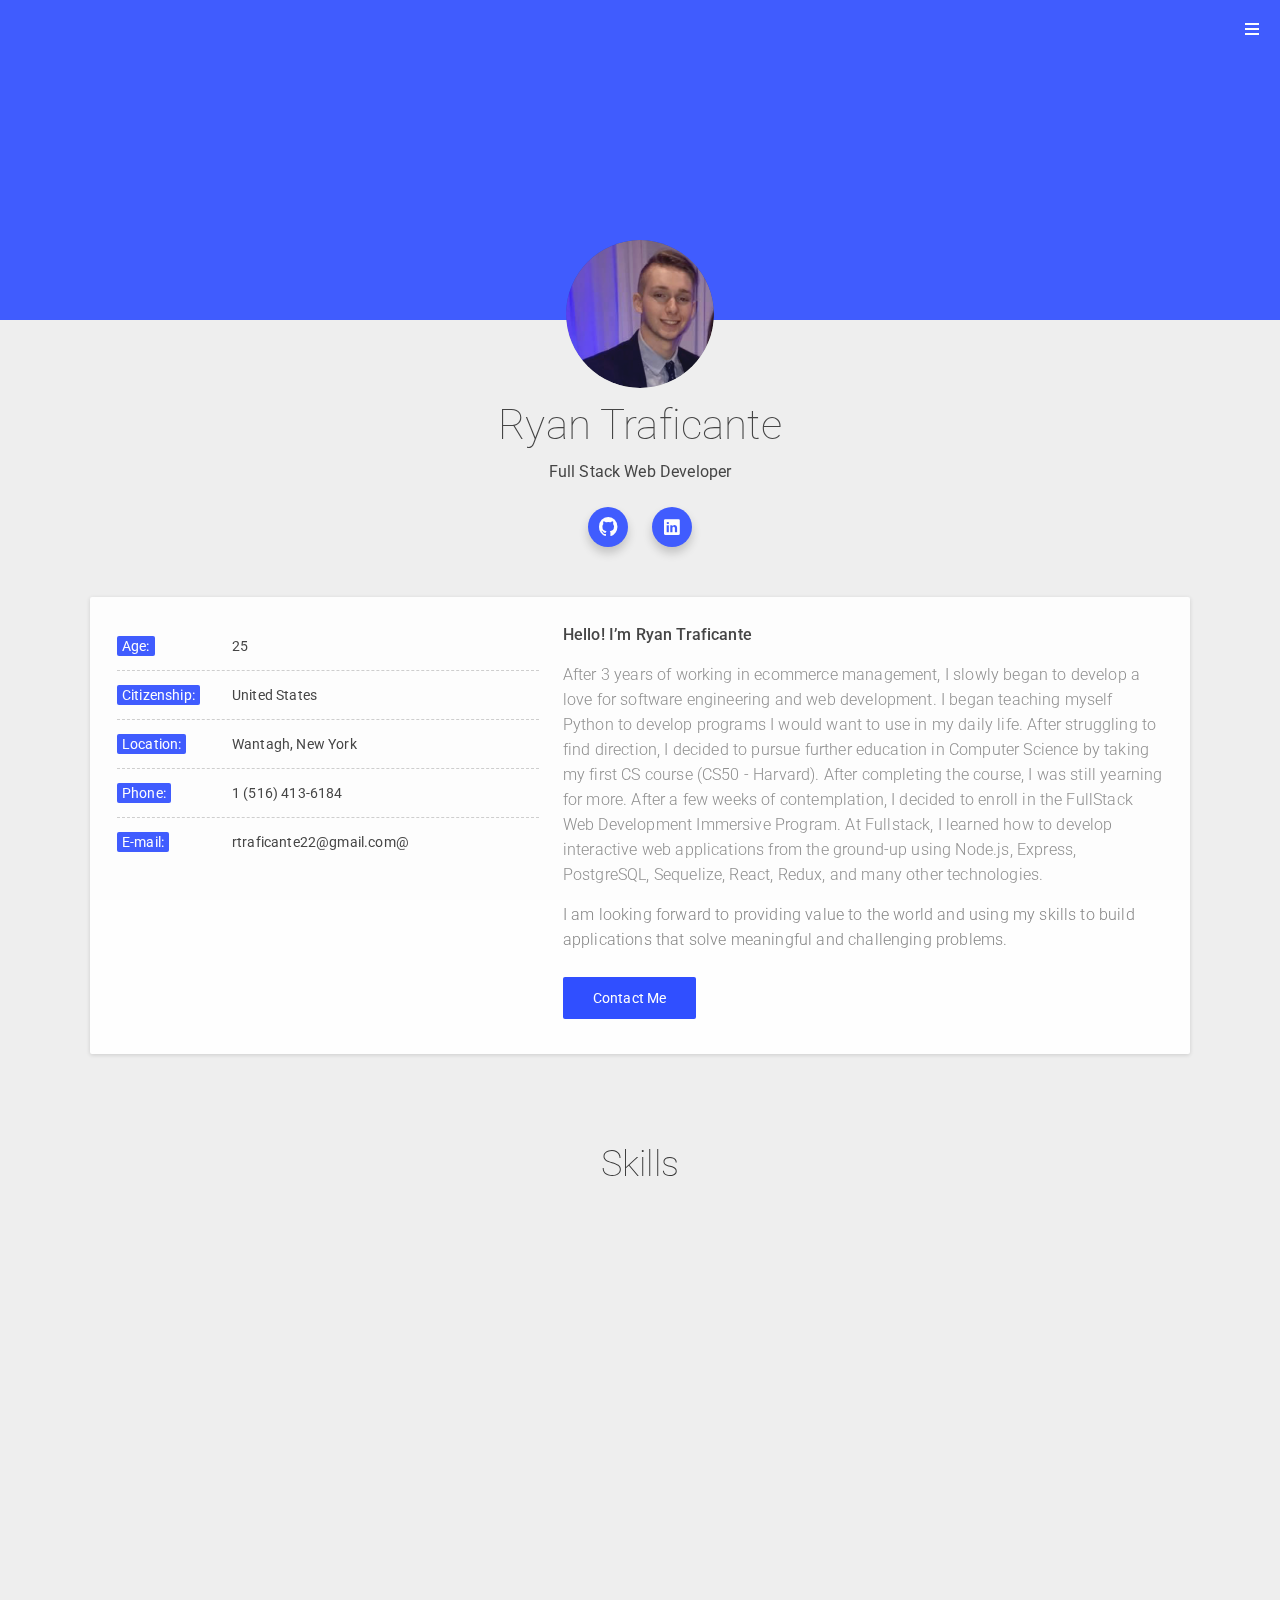
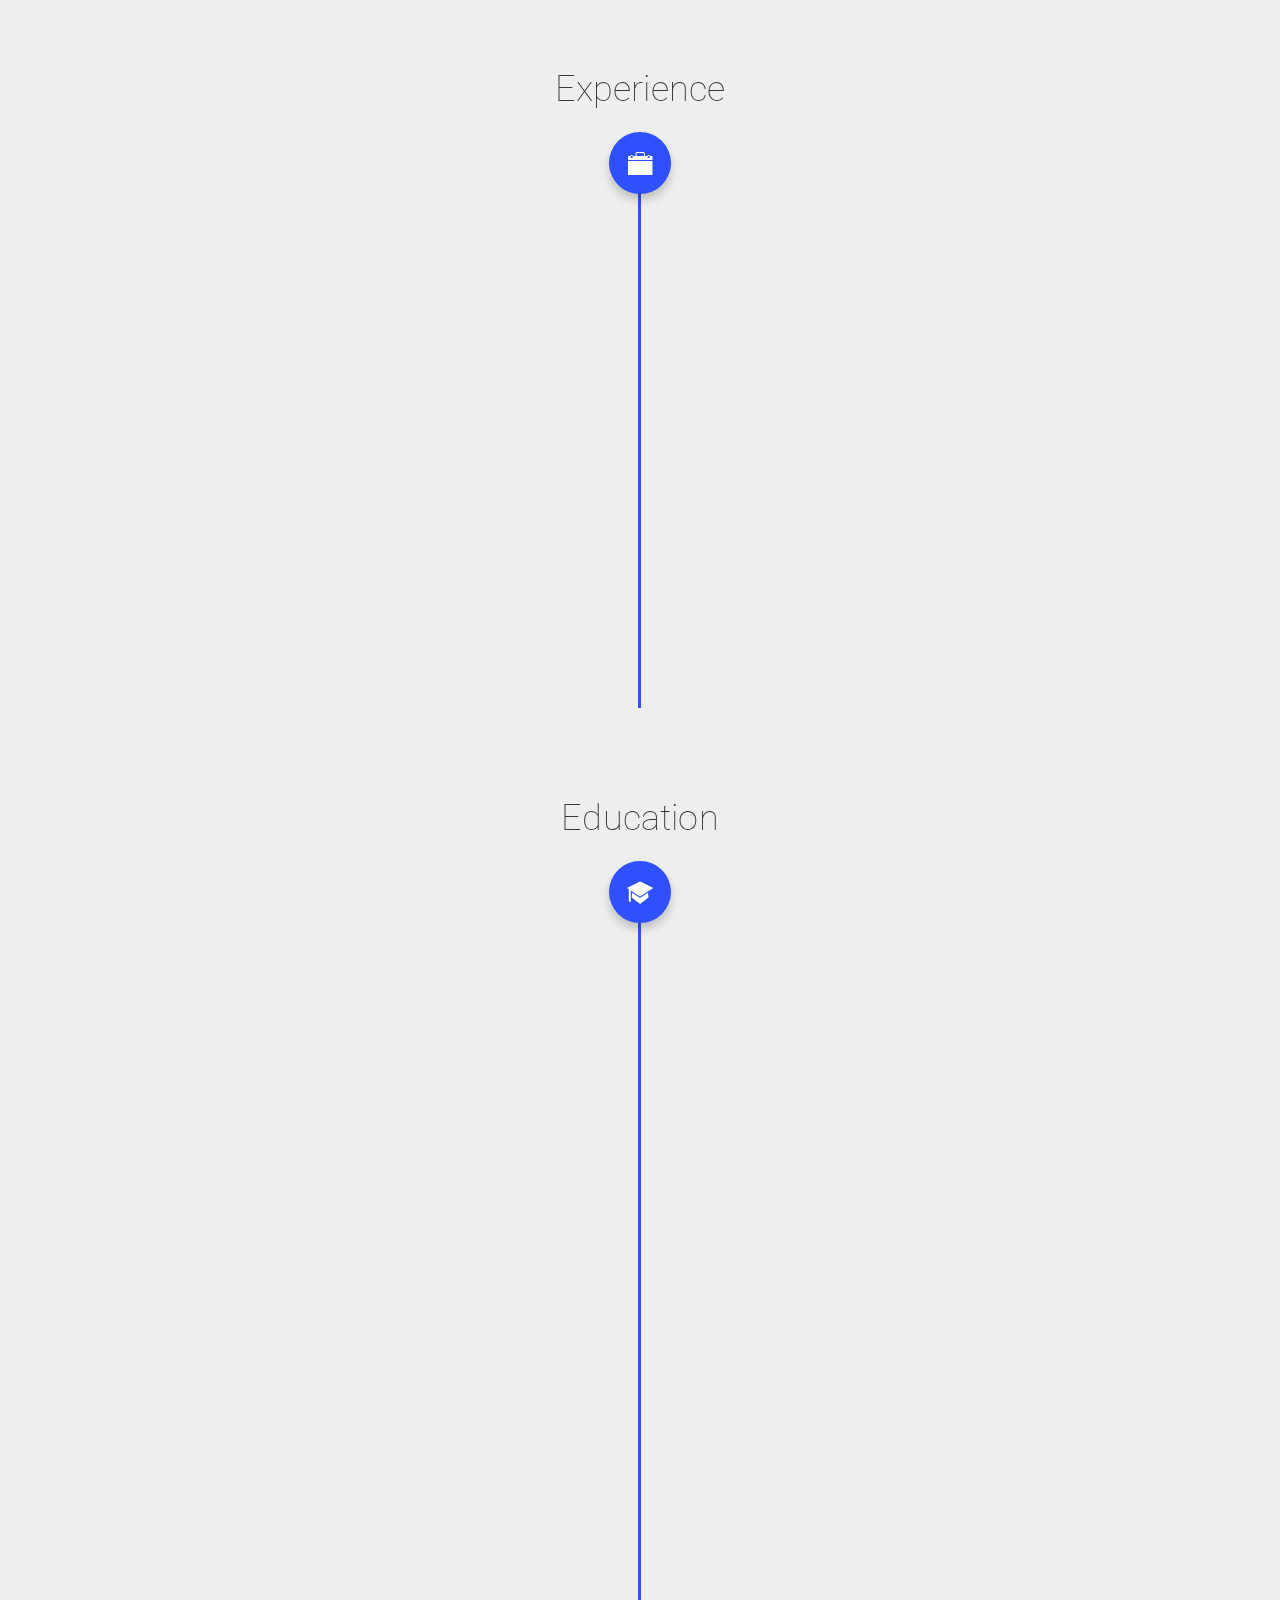
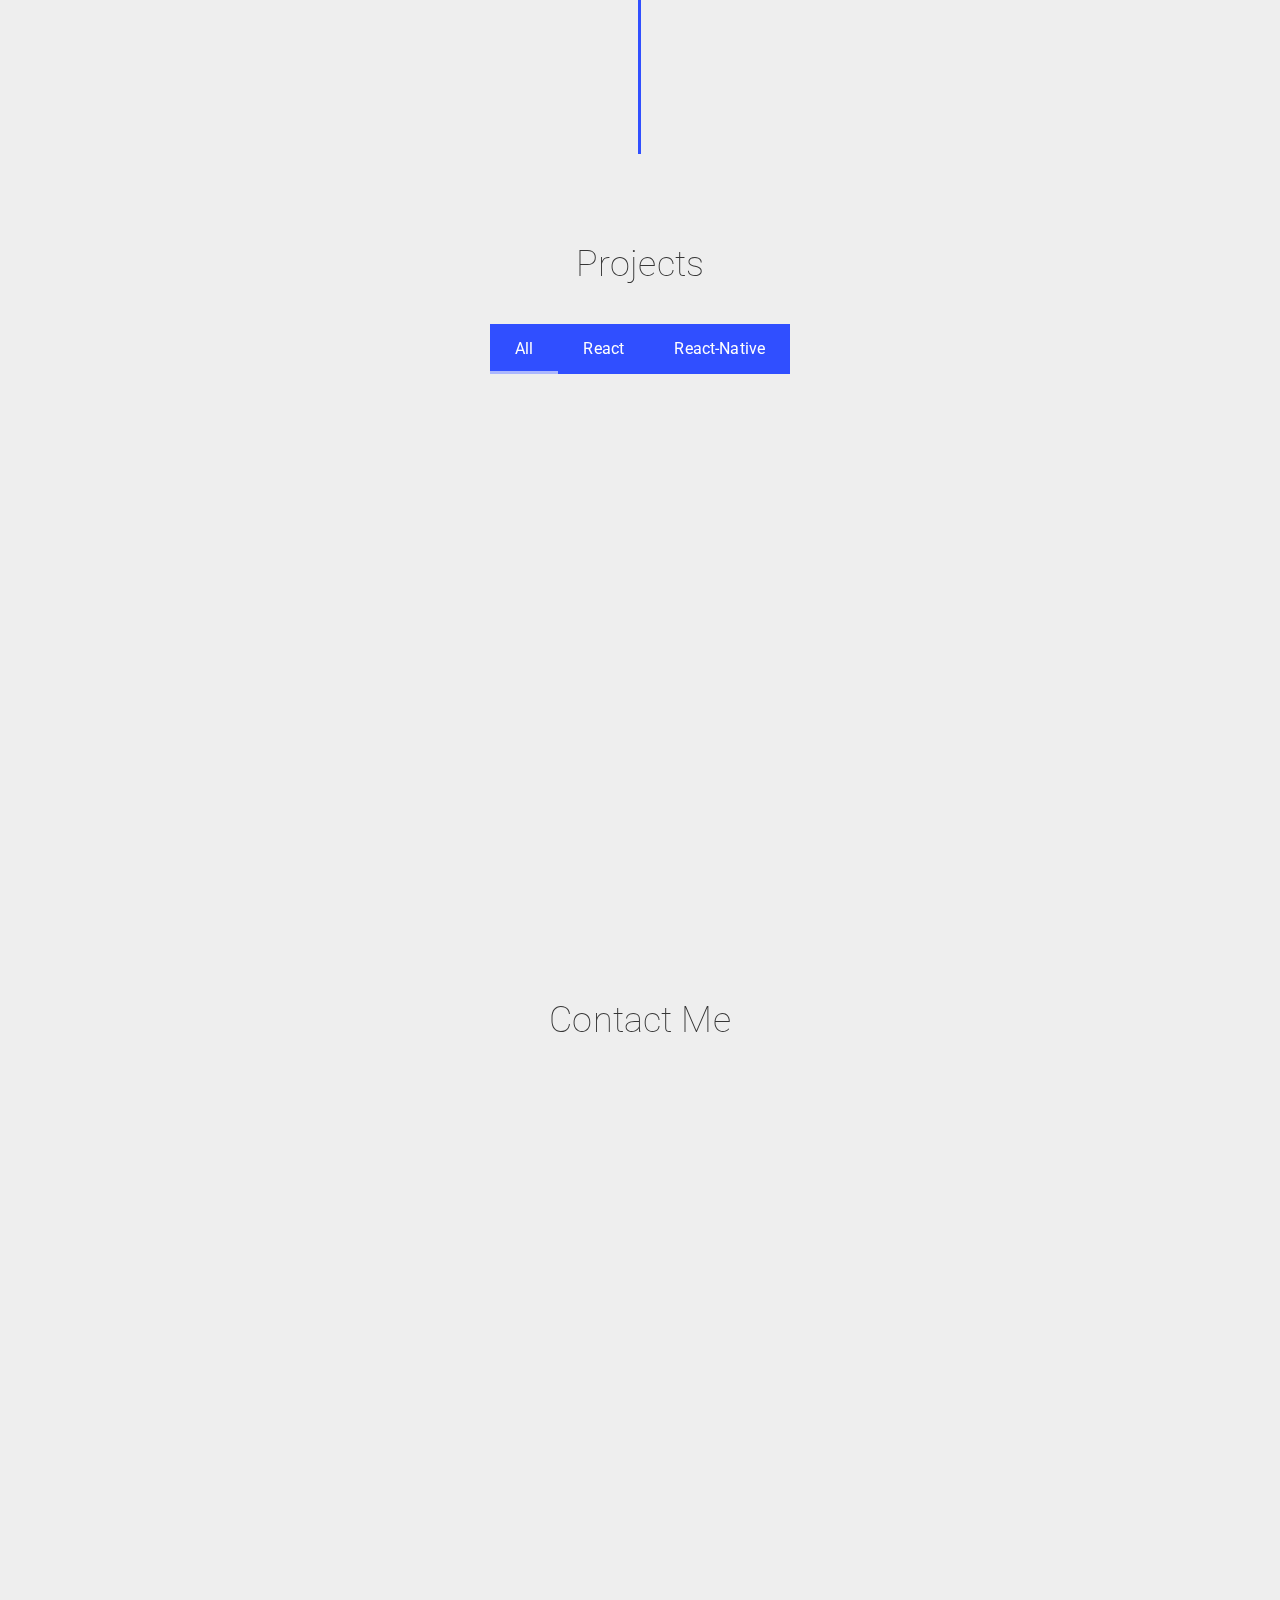
==== commit 664f8716: "yayay" ====
--- a/index.html
+++ b/index.html
@@ -566,12 +566,7 @@
                 <div class="content-box animated">
                   <h4>Write a message:</h4>
                   <div class="contact-form">
-                    <form
-                      id="cform"
-                      name="contact"
-                      method="post"
-                      data-netlify="true"
-                    >
+                    <form name="contact" method="post" data-netlify="true">
                       <div class="group-val">
                         <input
                           type="text"
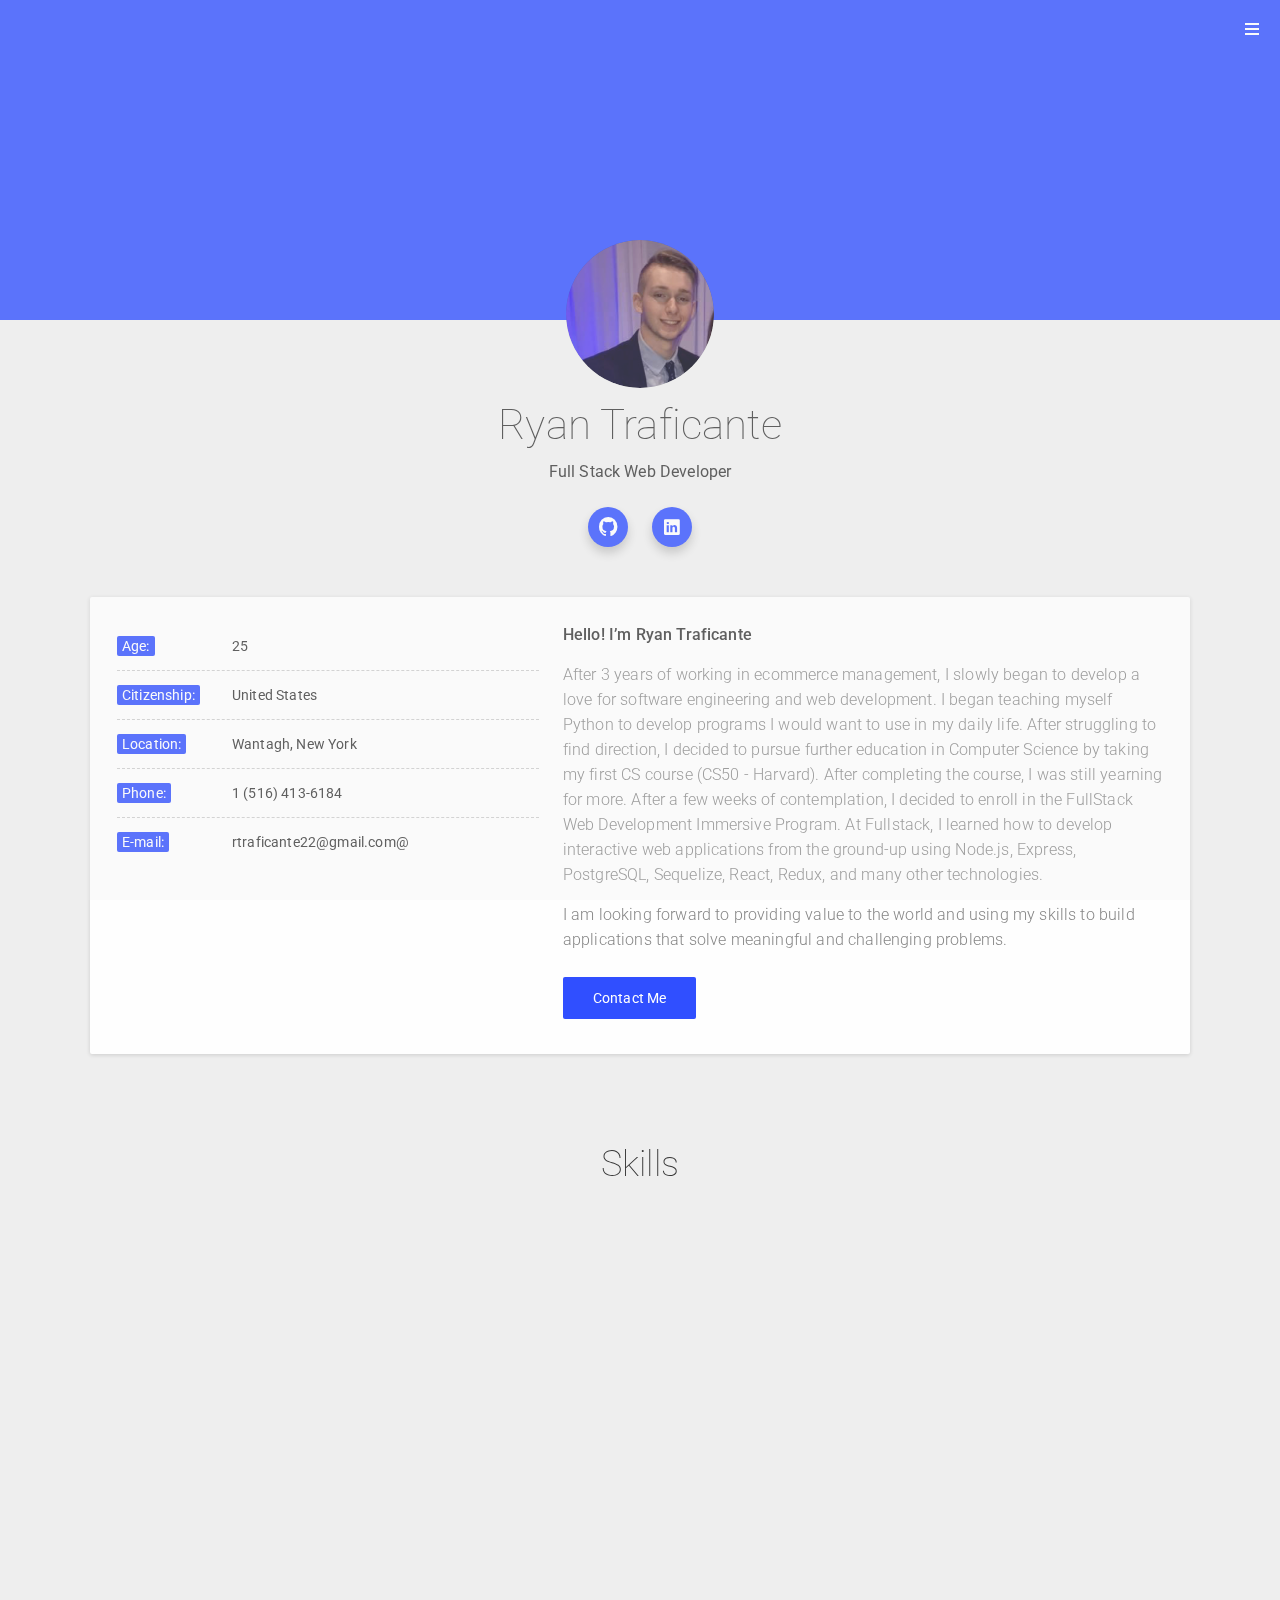
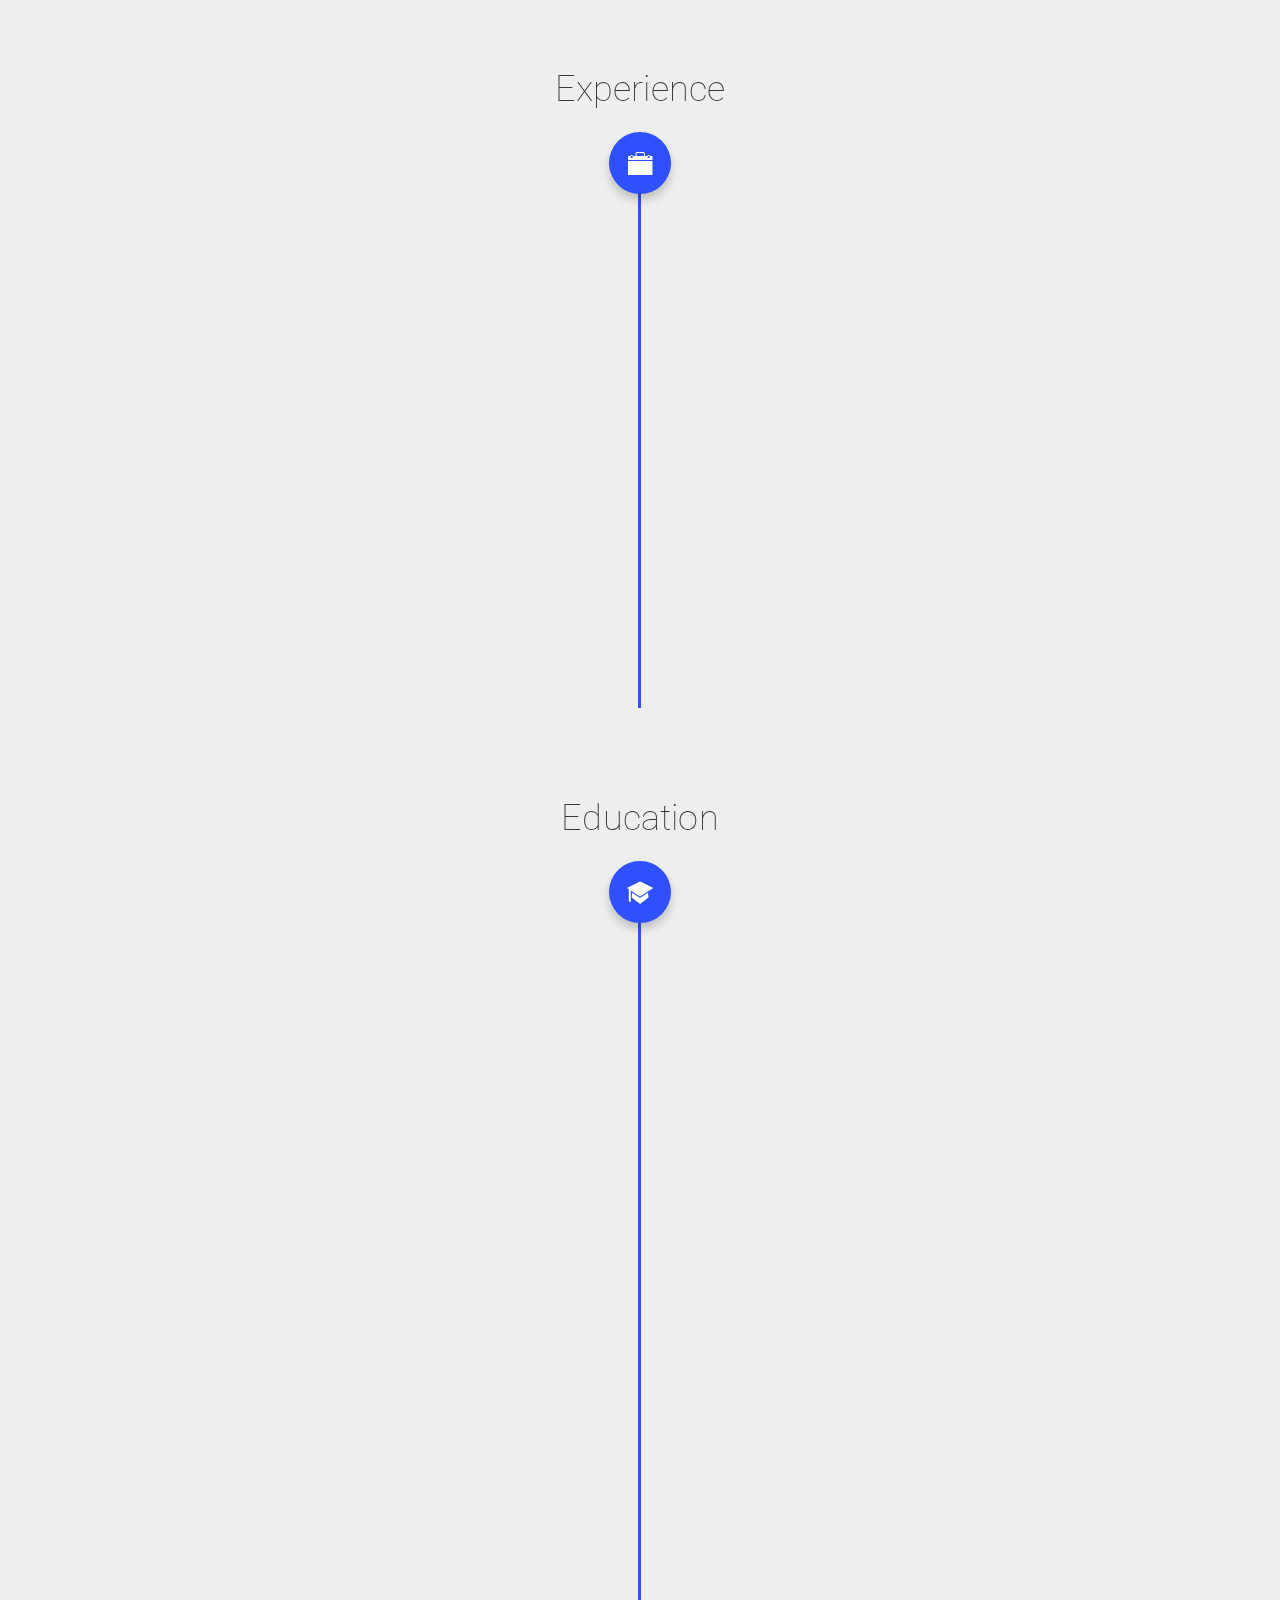
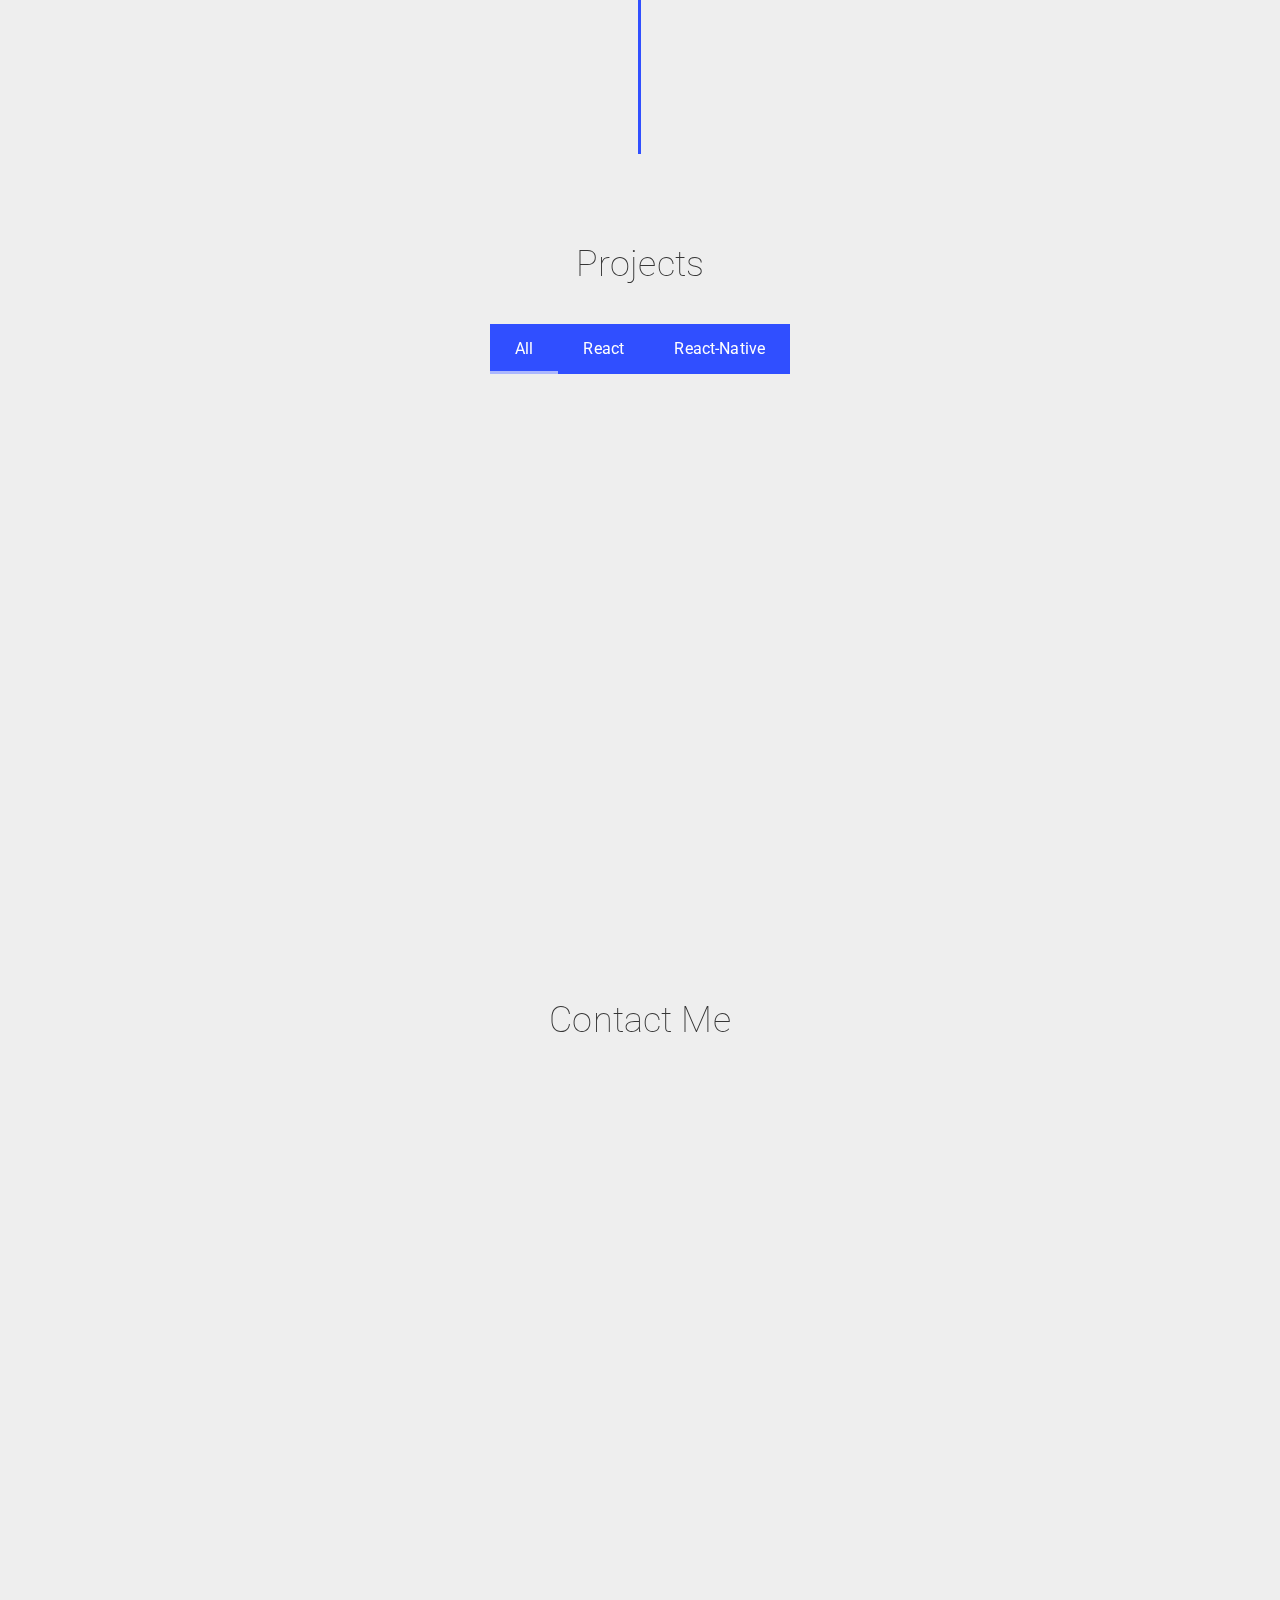
==== commit 61b2742d: "fixed contact button" ====
--- a/index.html
+++ b/index.html
@@ -189,7 +189,7 @@
                     </p>
                   </div>
                   <div class="bts">
-                    <a href="#" class="btn btn_animated"
+                    <a href="#contact-section" class="btn btn_animated"
                       ><span class="circle">Contact Me</span></a
                     >
                   </div>
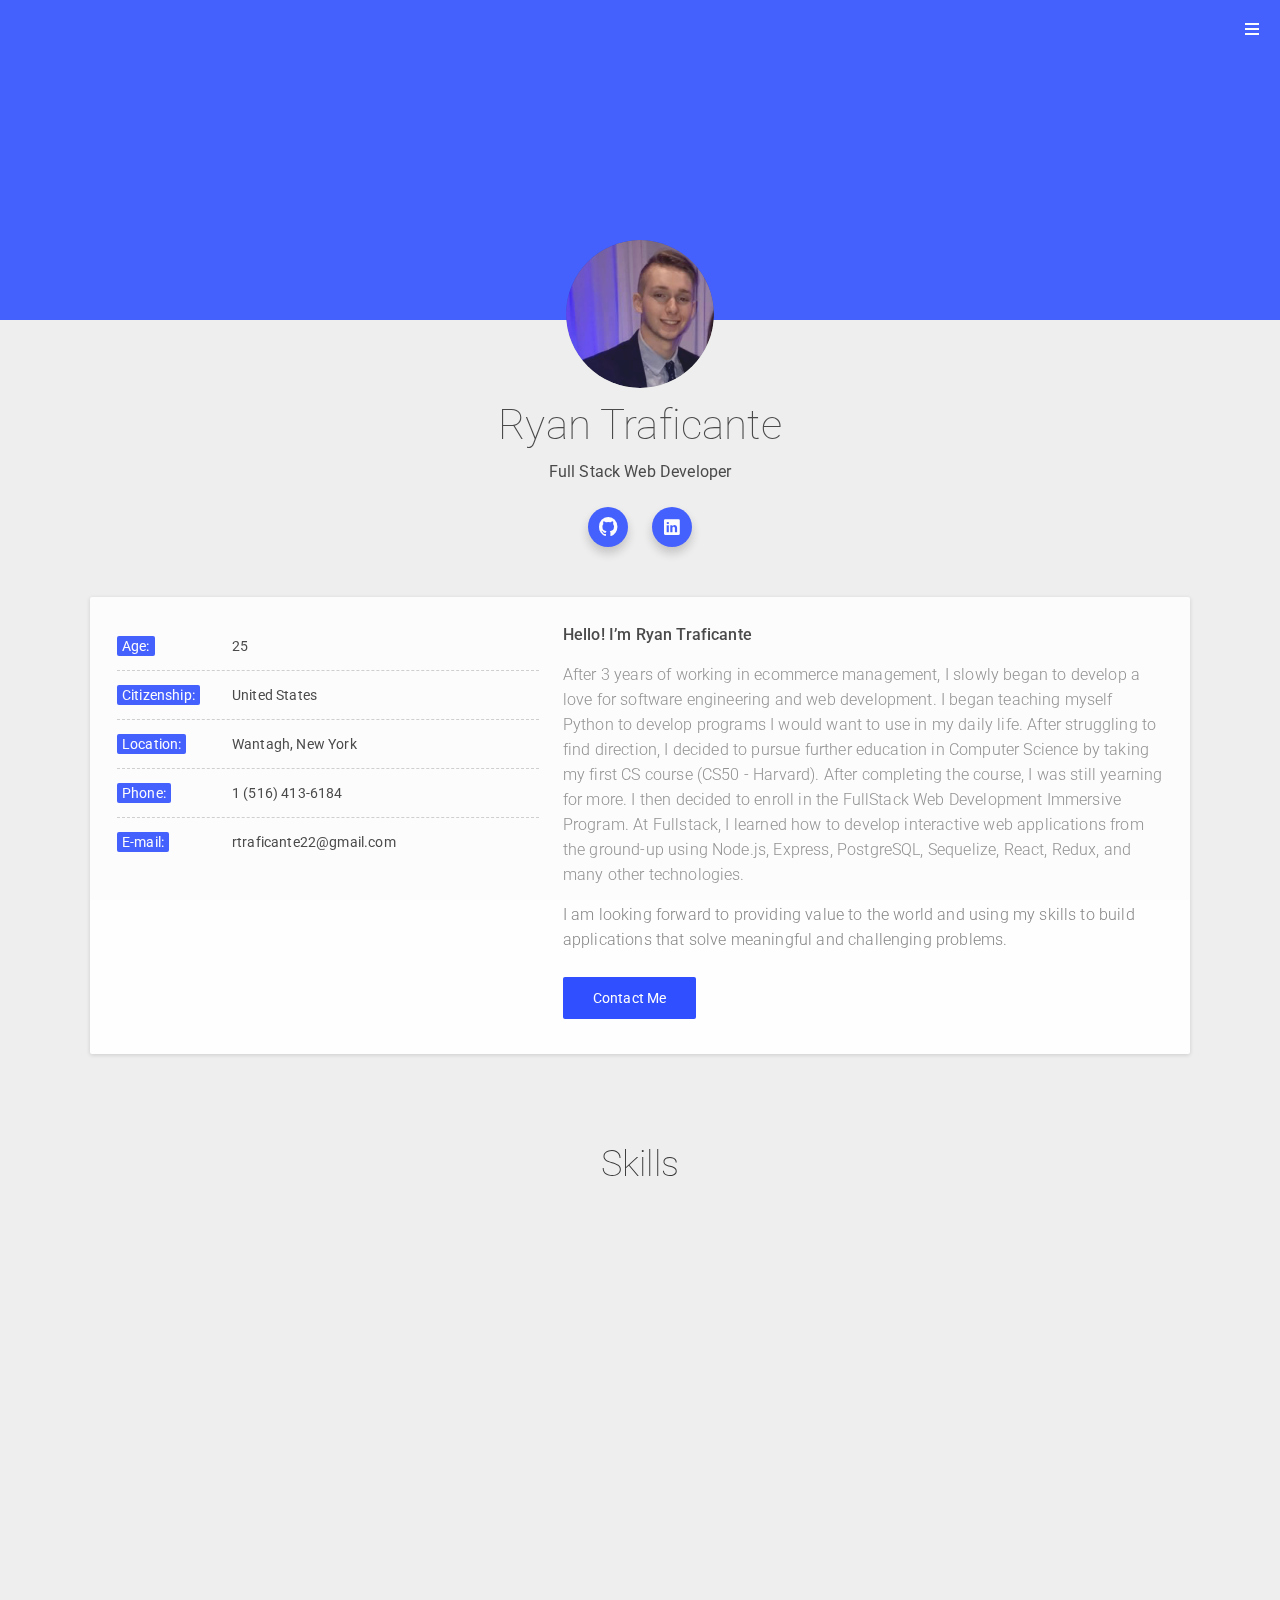
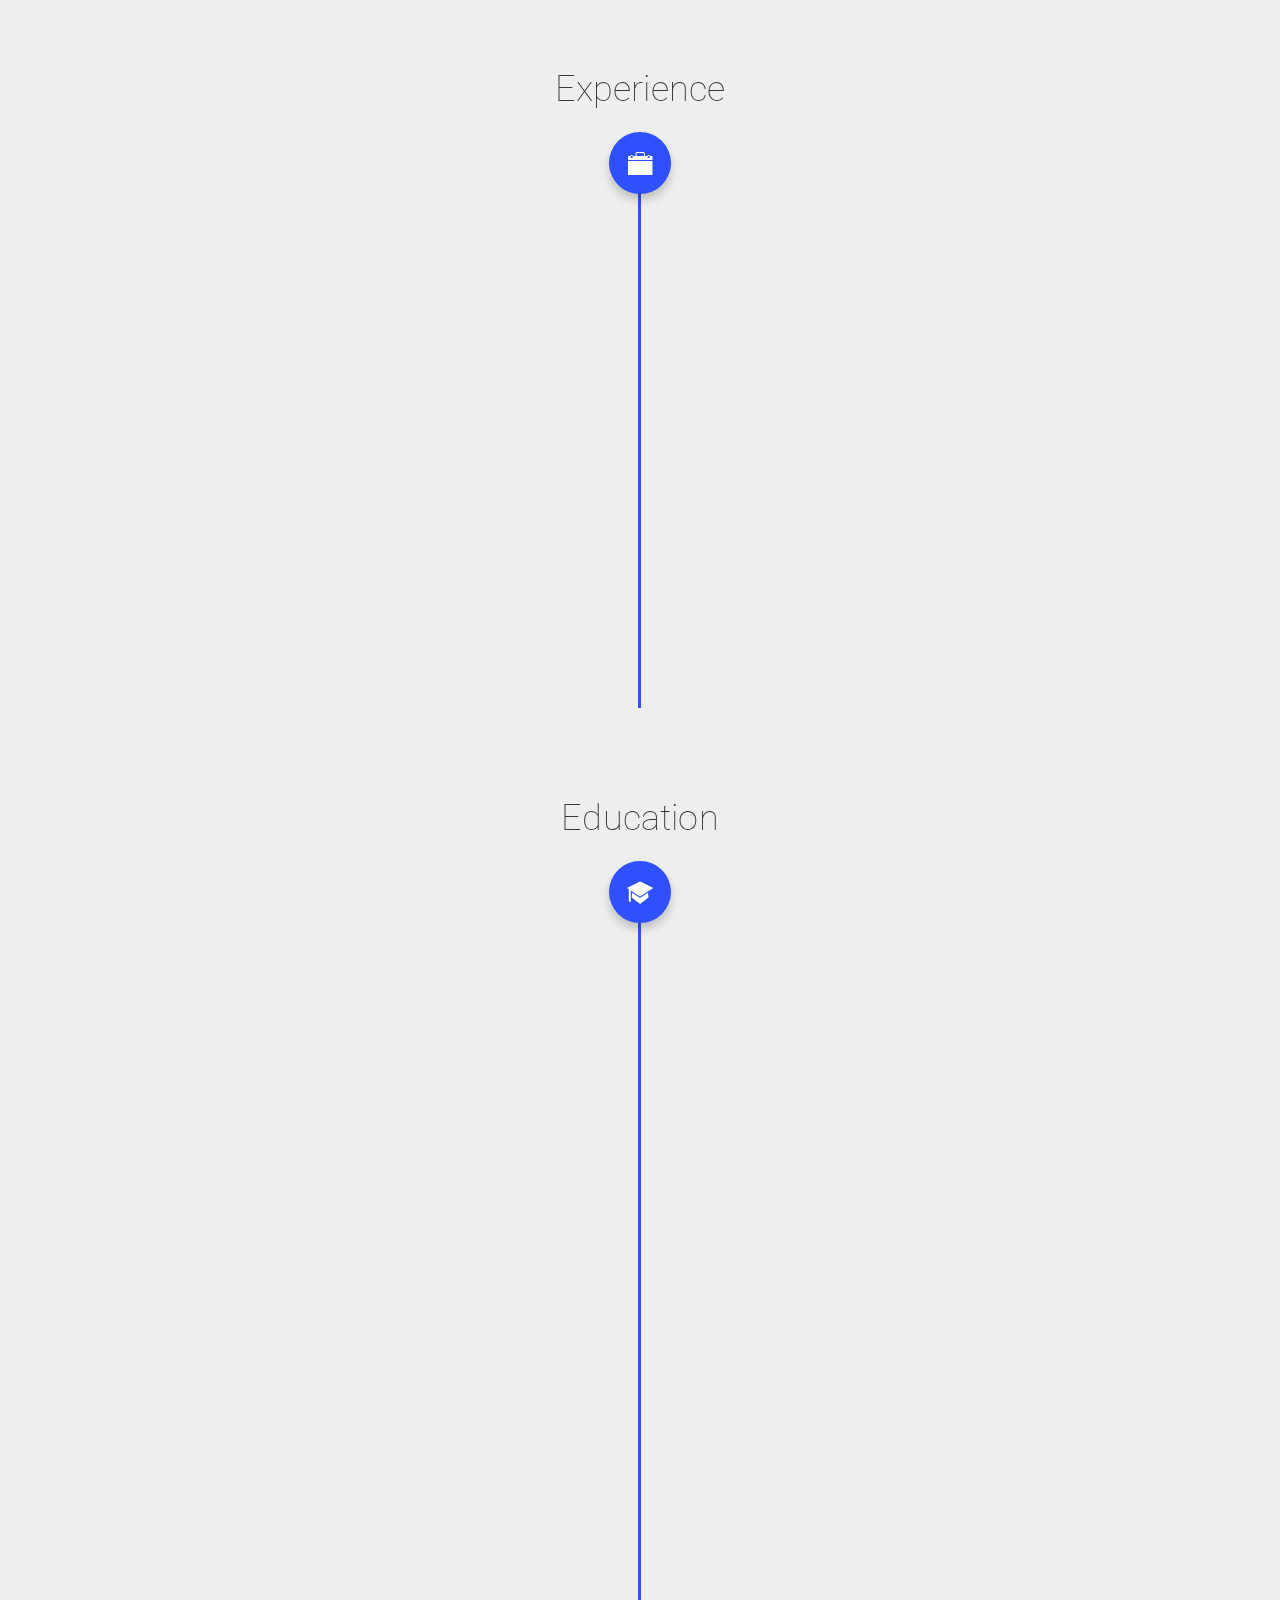
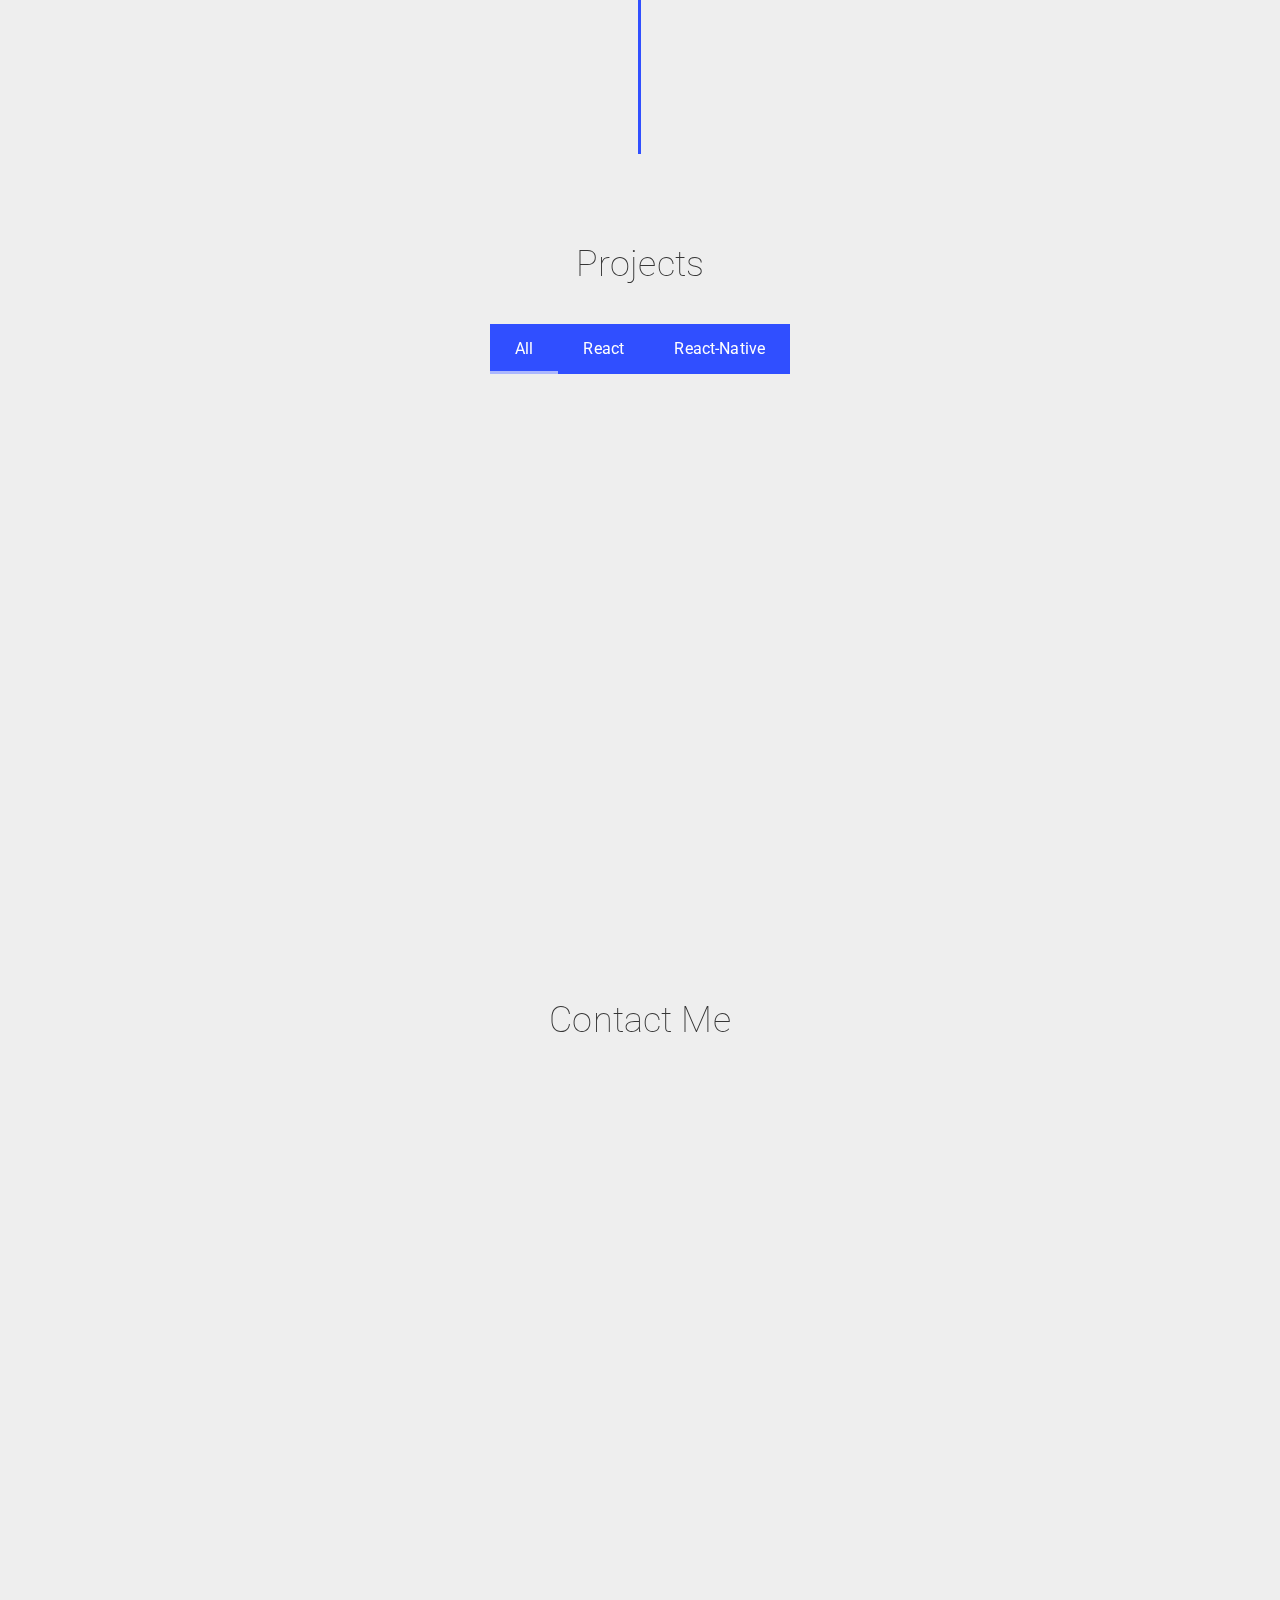
==== commit dd923193: "fixed typos" ====
--- a/index.html
+++ b/index.html
@@ -158,7 +158,7 @@
                       <li>
                         <strong><span>E-mail:</span></strong>
                         <a href="mailto:rtraficante22@gmail.com@gmail.com"
-                          >rtraficante22@gmail.com@</a
+                          >rtraficante22@gmail.com</a
                         >
                       </li>
                     </ul>
@@ -175,12 +175,11 @@
                       struggling to find direction, I decided to pursue further
                       education in Computer Science by taking my first CS course
                       (CS50 - Harvard). After completing the course, I was still
-                      yearning for more. After a few weeks of contemplation, I
-                      decided to enroll in the FullStack Web Development
-                      Immersive Program. At Fullstack, I learned how to develop
-                      interactive web applications from the ground-up using
-                      Node.js, Express, PostgreSQL, Sequelize, React, Redux, and
-                      many other technologies.
+                      yearning for more. I then decided to enroll in the
+                      FullStack Web Development Immersive Program. At Fullstack,
+                      I learned how to develop interactive web applications from
+                      the ground-up using Node.js, Express, PostgreSQL,
+                      Sequelize, React, Redux, and many other technologies.
                     </p>
                     <p>
                       I am looking forward to providing value to the world and
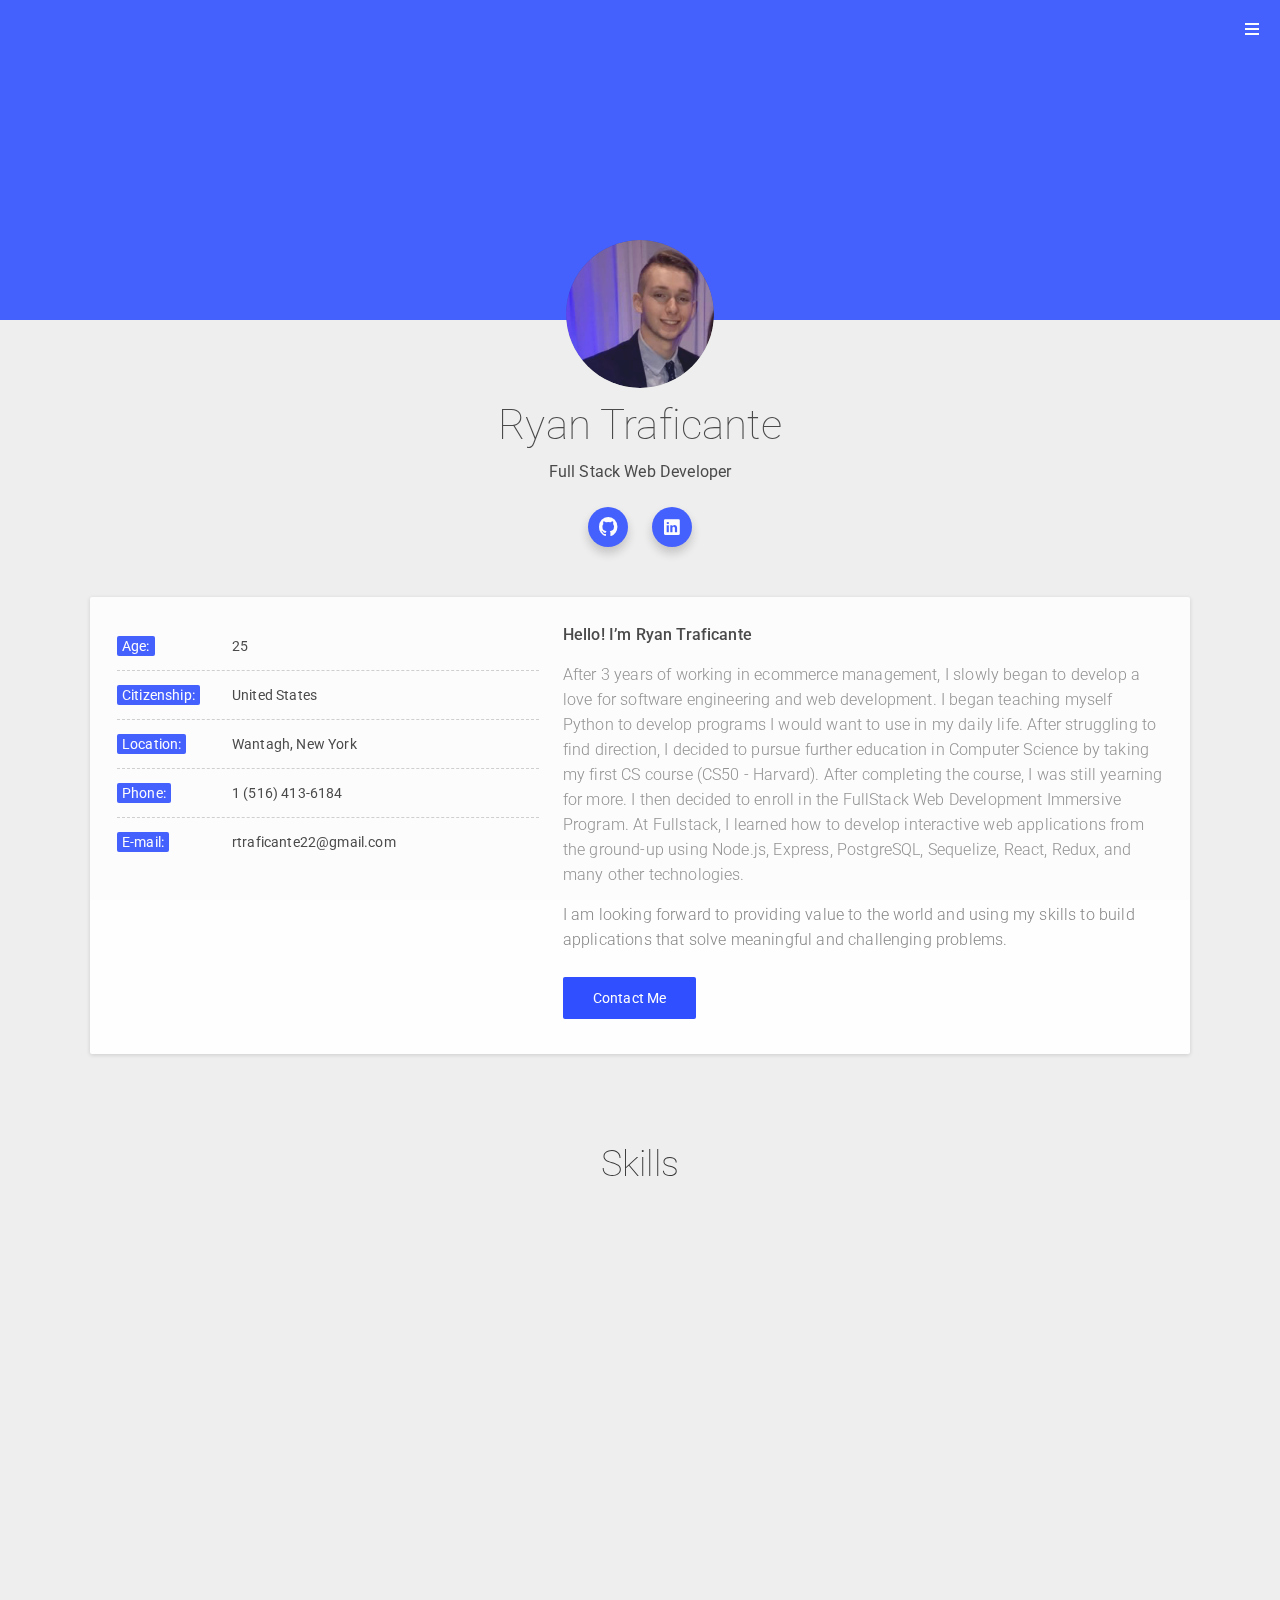
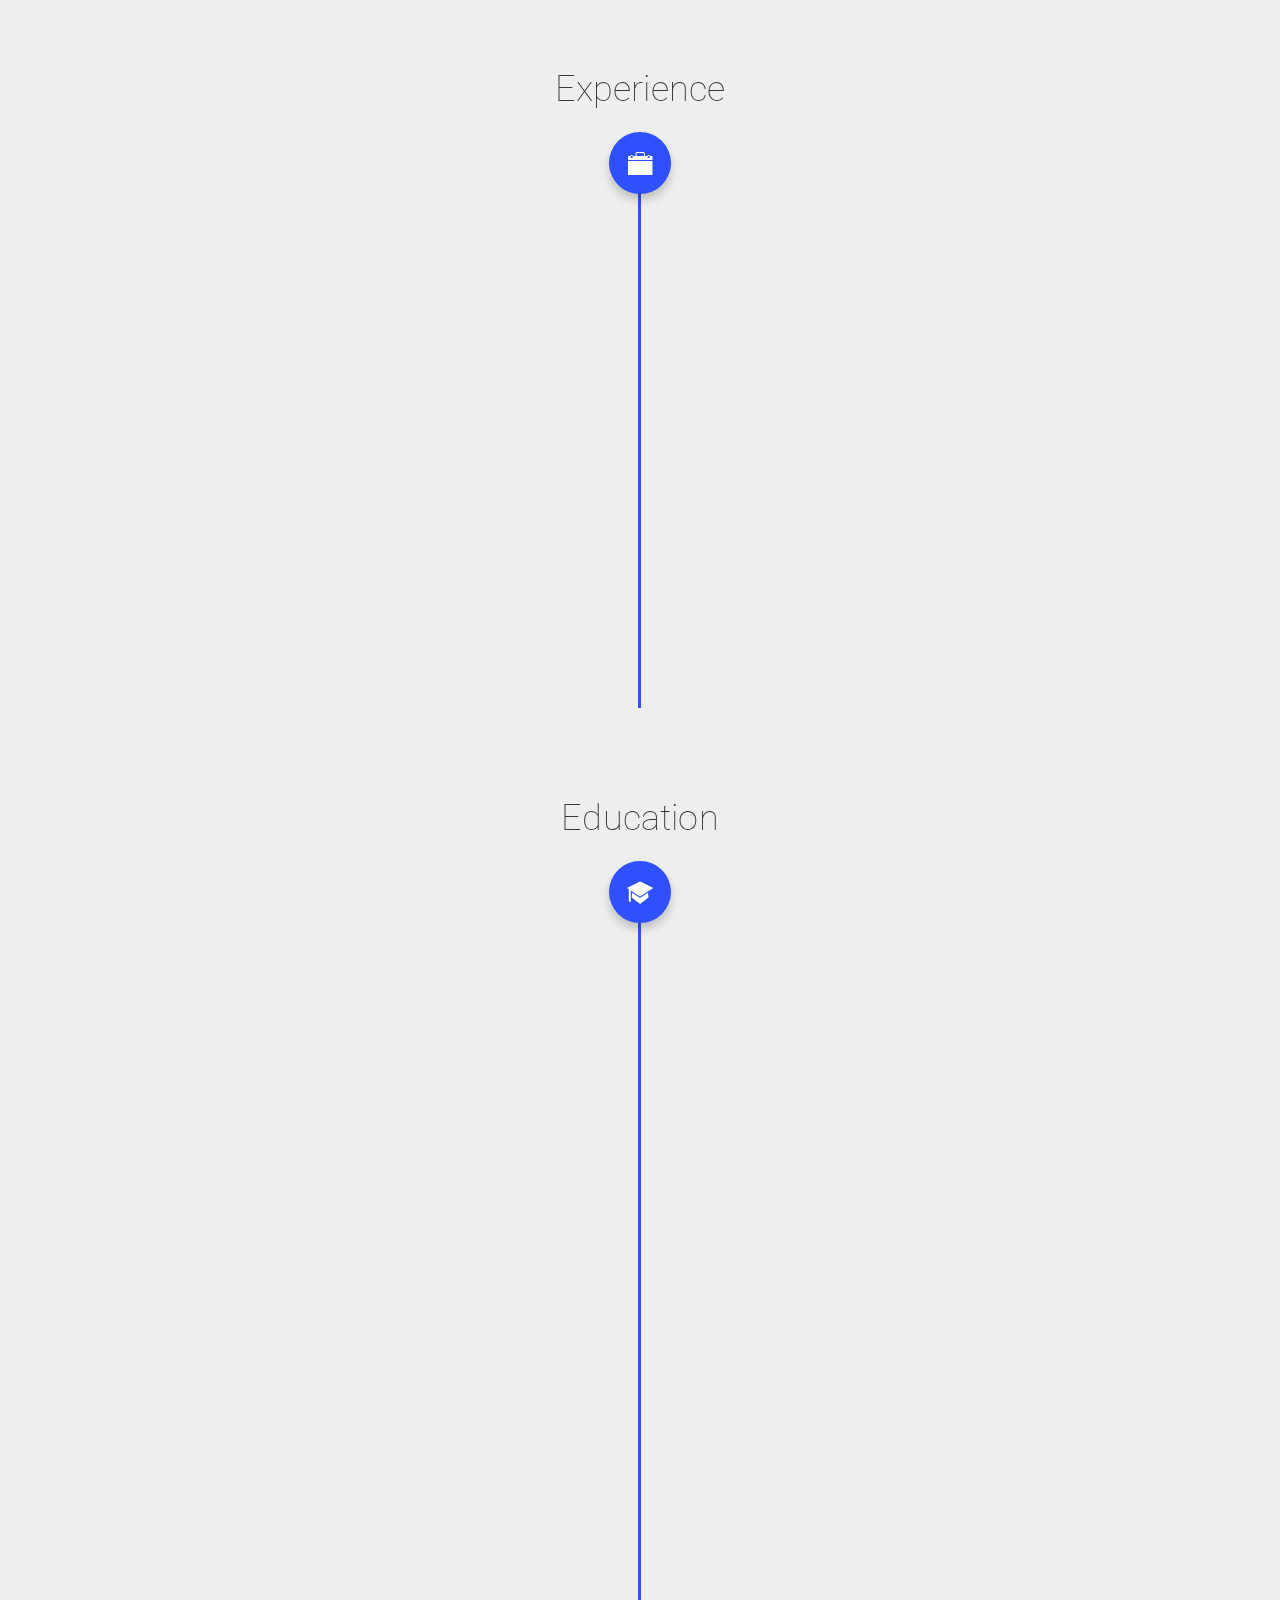
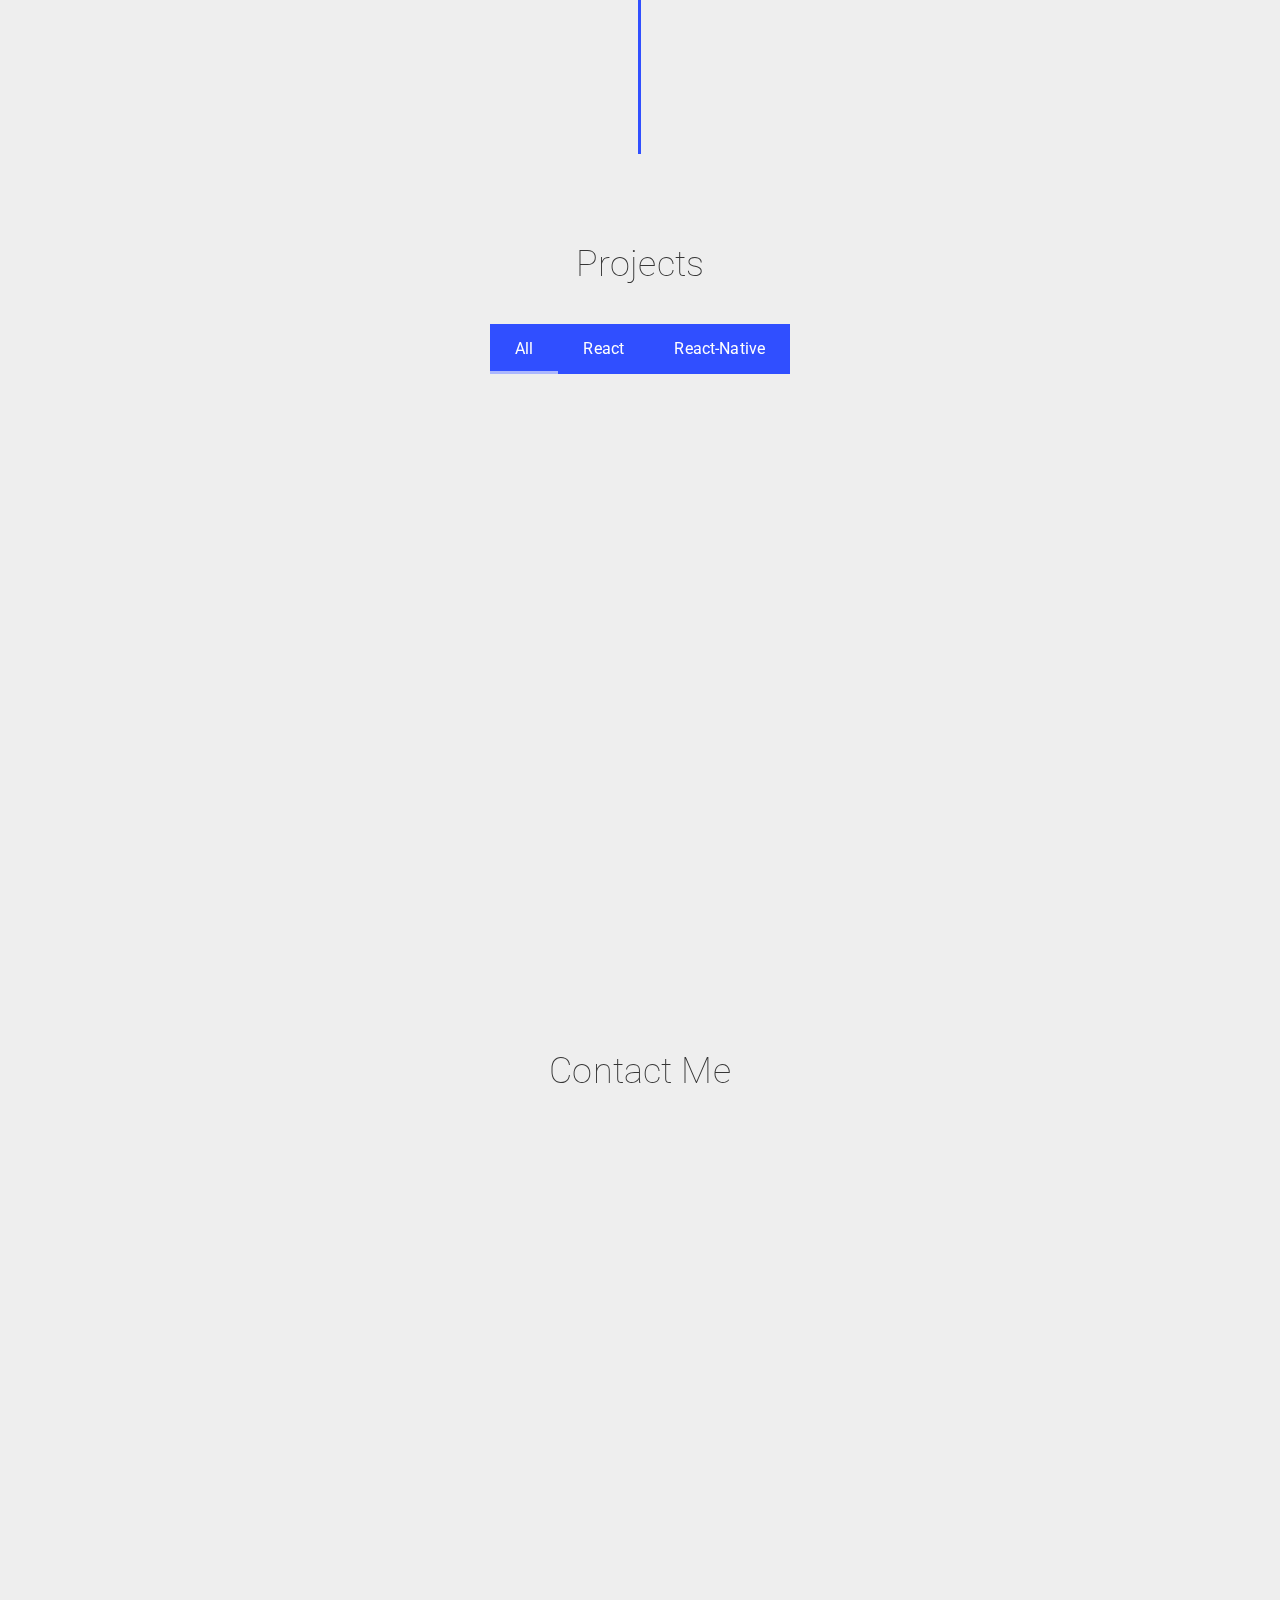
==== commit e200ae88: "added golf gps project" ====
--- a/index.html
+++ b/index.html
@@ -523,7 +523,7 @@
               >
                 <div class="image">
                   <a href="#popup-5" class="has-popup"
-                    ><img src="images/works/work5.jpg" alt=""
+                    ><img src="images/golf-gps.png" alt=""
                   /></a>
                 </div>
                 <div class="content-box">
@@ -538,7 +538,7 @@
                 <div id="popup-5" class="popup-box mfp-fade mfp-hide">
                   <div class="content">
                     <div class="image">
-                      <img src="images/works/work5.jpg" alt="" />
+                      <img src="images/golf-gps.png" alt="" />
                     </div>
                     <div class="desc">
                       <div class="category">React-Native</div>
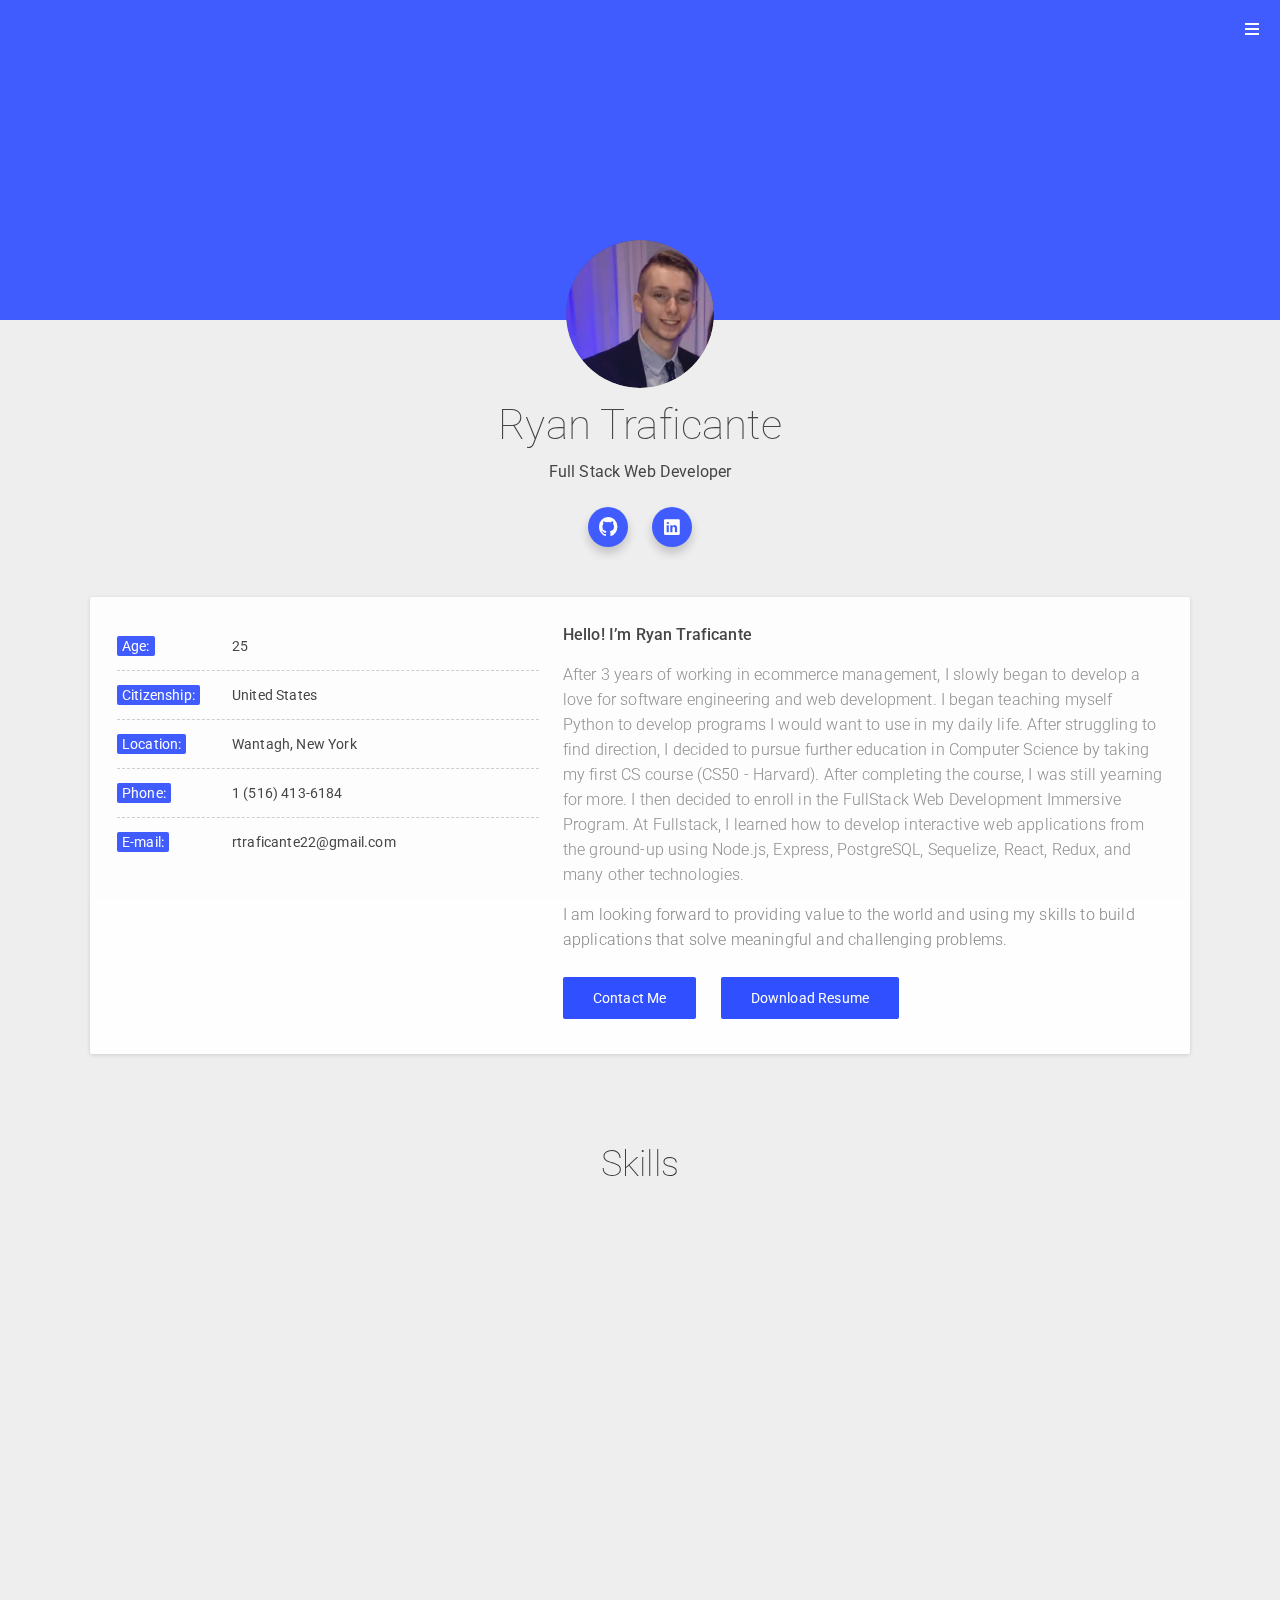
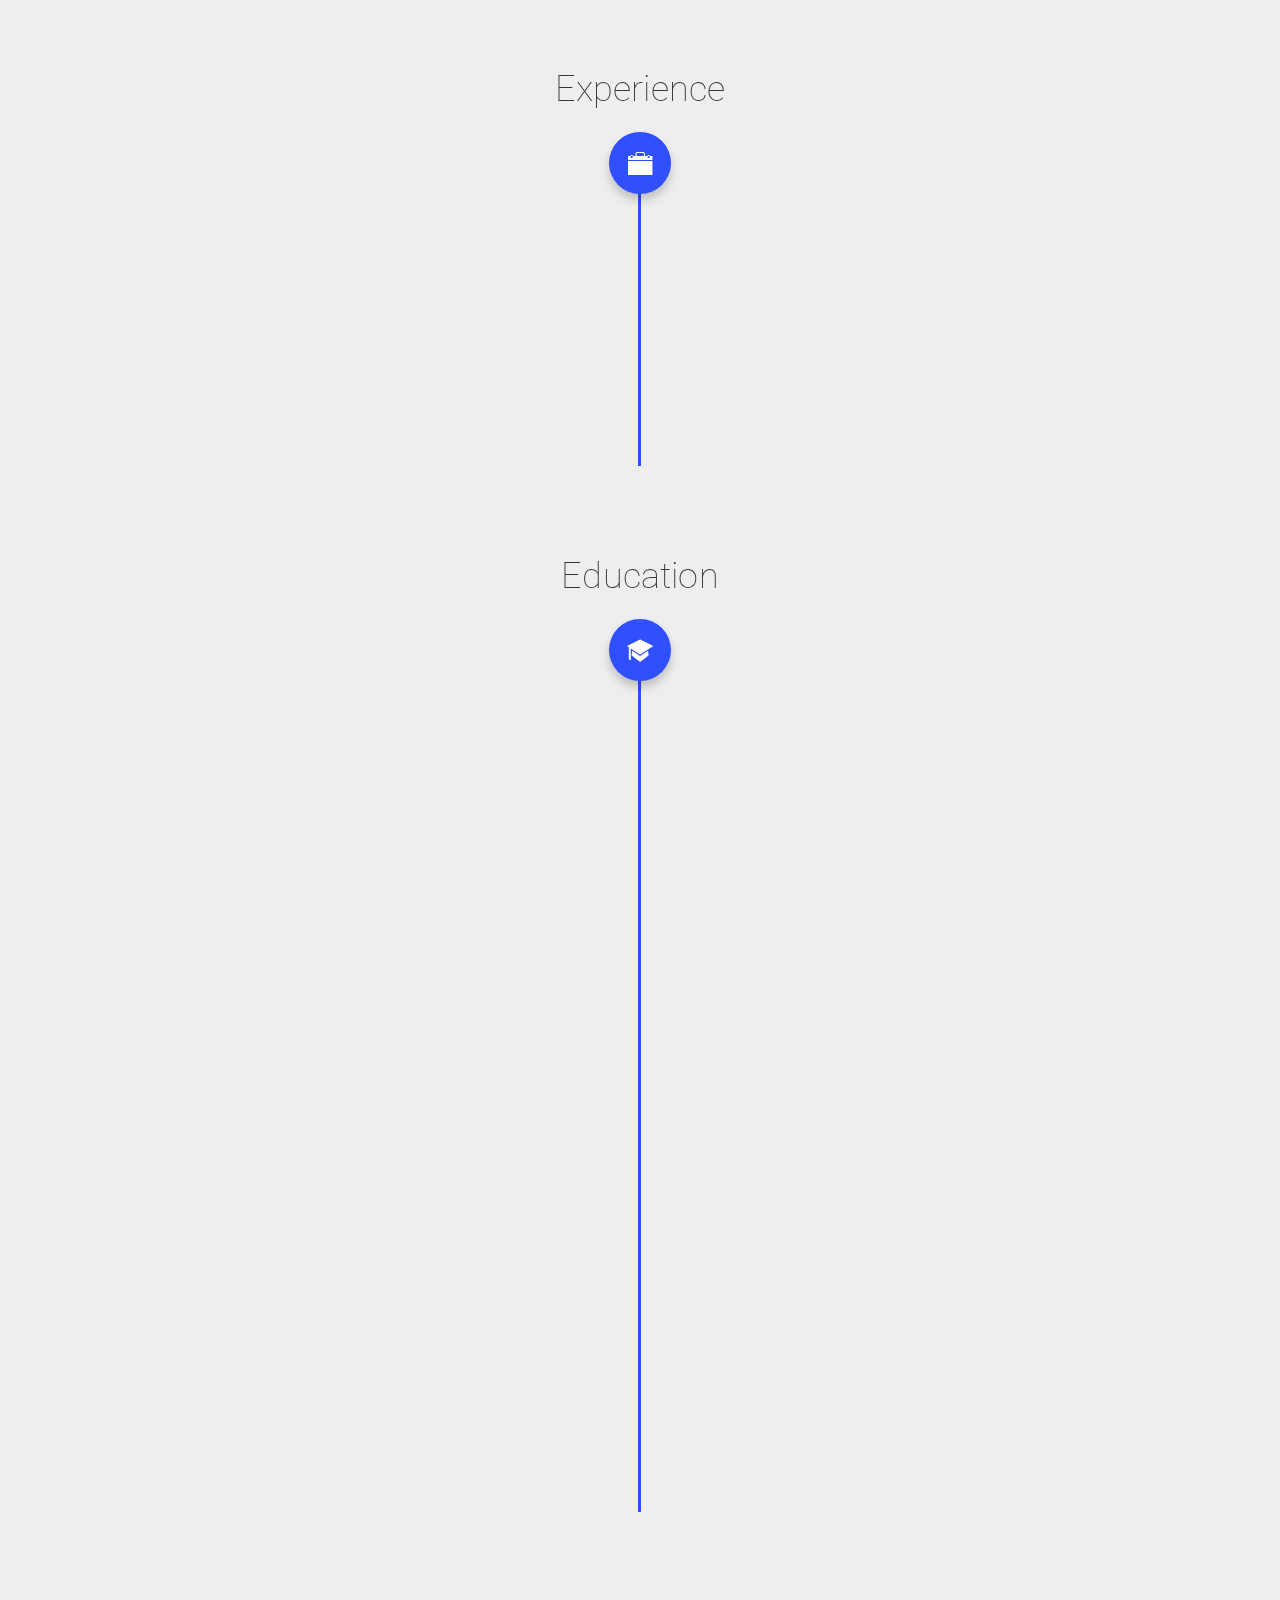
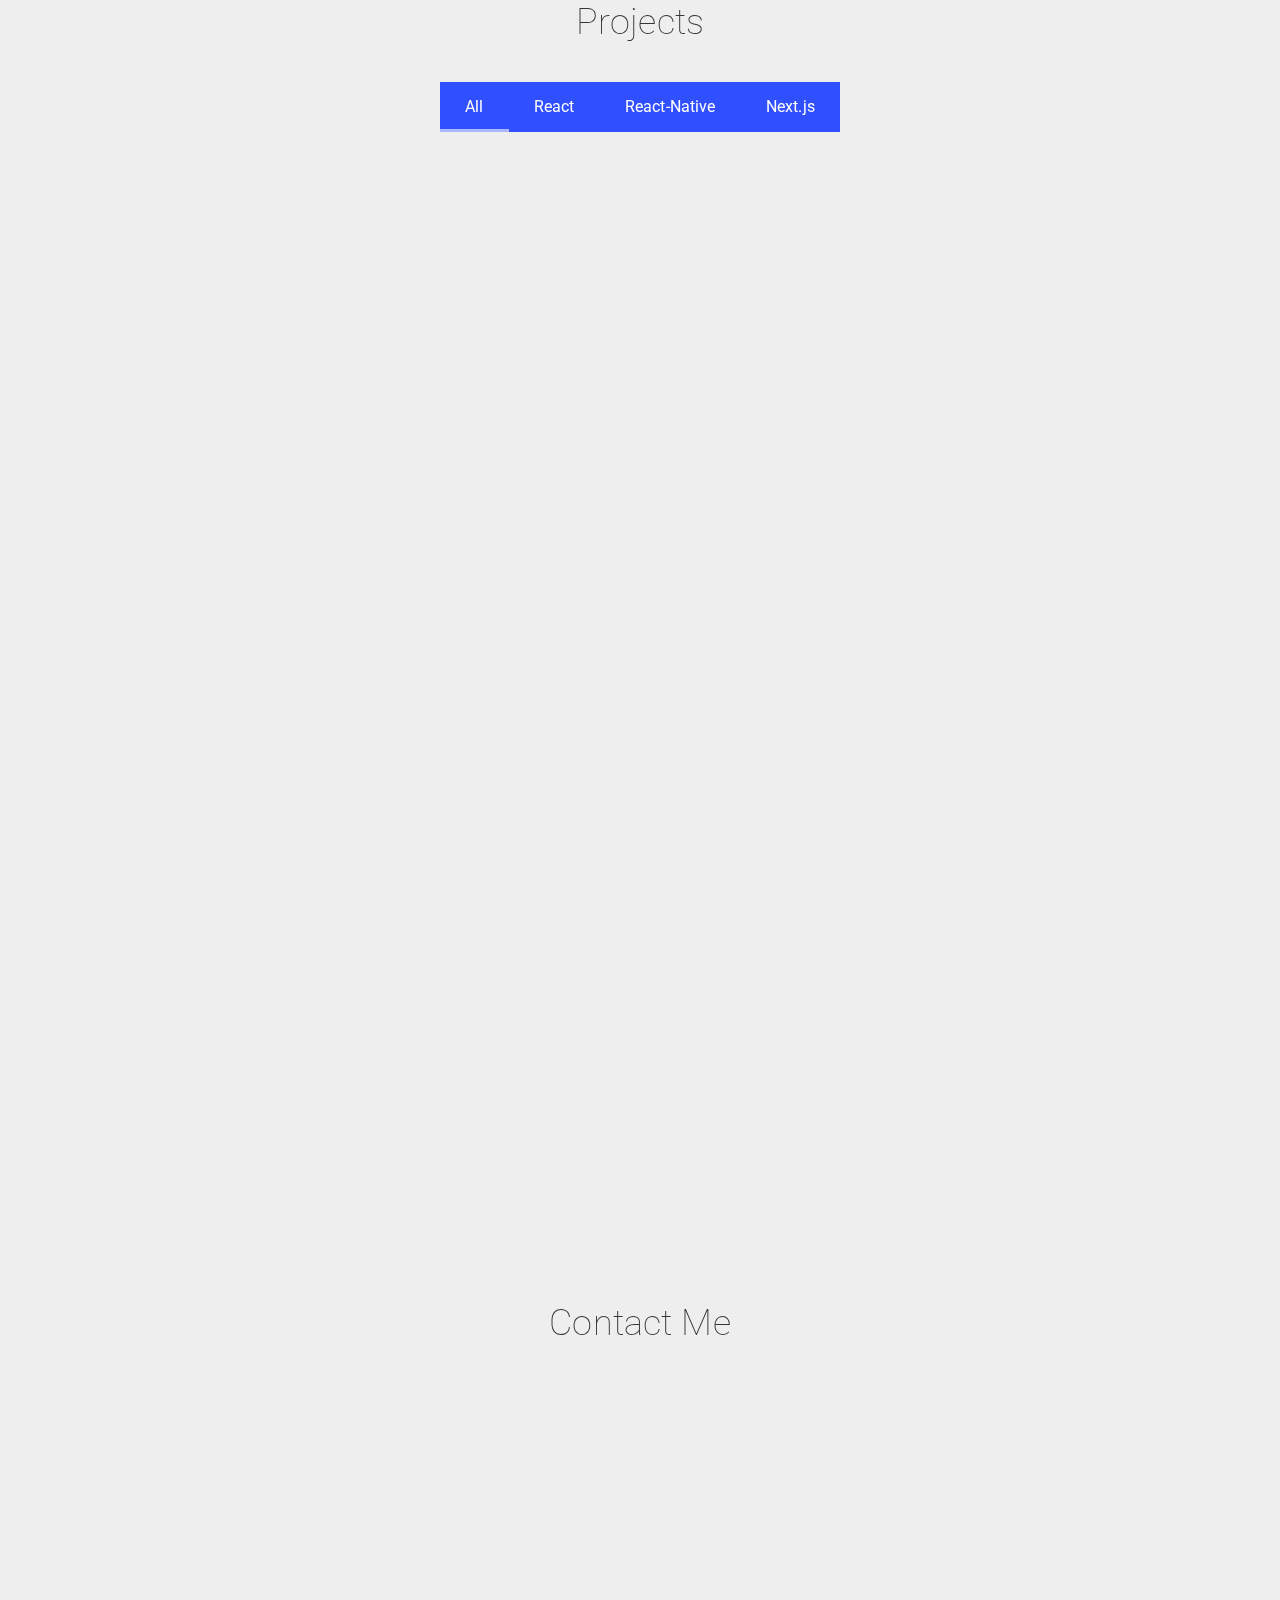
==== commit d254bf85: "added more projects and download link for resume" ====
--- a/index.html
+++ b/index.html
@@ -188,8 +188,14 @@
                     </p>
                   </div>
                   <div class="bts">
-                    <a href="#contact-section" class="btn btn_animated"
+                    <a href="" class="btn btn_animated"
                       ><span class="circle">Contact Me</span></a
+                    >
+                    <a
+                      href="./resume/Ryan Traficante Resume (5).pdf"
+                      download
+                      class="btn btn_animated"
+                      ><span class="circle">Download Resume</span></a
                     >
                   </div>
                 </div>
@@ -333,25 +339,6 @@
                       retention efforts via Klaviyo and Constant Contact,
                       leading to a growth from 10% of all revenue to 30% per
                       month.
-                    </p>
-                  </div>
-                </div>
-              </div>
-              <div class="cd-timeline-block animated">
-                <div class="cd-timeline-point">
-                  <i class="icon ion ion-ios-checkmark-empty"></i>
-                </div>
-                <div class="cd-timeline-content">
-                  <div class="content-box">
-                    <div class="date">2018</div>
-                    <div class="name">GCT Advertising</div>
-                    <div class="category">Co-Founder</div>
-                    <p>
-                      After finding an interest in ecommerce and online
-                      marketing, myself and a few colleagues started an
-                      ecommerce brand to put our knowledge to the test. After a
-                      couple months of testing, we were able to push our revenue
-                      to just shy of 6 figures.
                     </p>
                   </div>
                 </div>
@@ -473,6 +460,17 @@
                       >
                     </div>
                   </div>
+                  <div class="f_btn btn_animated">
+                    <div class="circle">
+                      <label
+                        ><input
+                          type="radio"
+                          name="fl_radio"
+                          value="f-next"
+                        />Next.js</label
+                      >
+                    </div>
+                  </div>
                 </div>
               </div>
             </div>
@@ -546,6 +544,105 @@
 
                       <a
                         href="https://github.com/rtraficante/Golf-GPS"
+                        class="btn btn_animated"
+                        ><span class="circle">View Github</span></a
+                      >
+                    </div>
+                  </div>
+                </div>
+              </div>
+
+              <div
+                class="col col-m-12 col-t-6 col-d-4 box-item f-react animated"
+              >
+                <div class="image">
+                  <a href="#popup-2" class="has-popup"
+                    ><img src="images/cookies.png" alt=""
+                  /></a>
+                </div>
+                <div class="content-box">
+                  <div class="category">React</div>
+                  <a href="#popup-2" class="name has-popup">Cookie Ecommerce</a>
+                  <p>
+                    An ecommerce website selling various cookies. Developed with
+                    PostgresSQL, React, Express, Node.js, Stripe, etc. Allows
+                    users to add products into a cart and perform a mock
+                    purchase using stripe payments.
+                  </p>
+                </div>
+                <div id="popup-2" class="popup-box mfp-fade mfp-hide">
+                  <div class="content">
+                    <div class="image">
+                      <img src="images/cookies.png" alt="" />
+                    </div>
+                    <div class="desc">
+                      <div class="category">React</div>
+                      <h4>Cookie Ecommerce</h4>
+
+                      <p>
+                        For mock purchases, use test card: <br />
+                        Number: 4242 4242 4242 4242 <br />Exp: 04/29 <br />CVV:
+                        424 <br />
+                        <br />
+                        For admin privileges, use this test account:<br />
+                        Username: RyanAdmin <br />
+                        Password: 12345
+                      </p>
+
+                      <a
+                        href="https://cookie-ecommerce.herokuapp.com/"
+                        class="btn btn_animated"
+                        ><span class="circle">View Project</span></a
+                      >
+
+                      <a
+                        href="https://github.com/rtraficante/cookie-ecommerce"
+                        class="btn btn_animated"
+                        ><span class="circle">View Github</span></a
+                      >
+                    </div>
+                  </div>
+                </div>
+              </div>
+
+              <div
+                class="col col-m-12 col-t-6 col-d-4 box-item f-next animated"
+              >
+                <div class="image">
+                  <a href="#popup-3" class="has-popup"
+                    ><img src="images/music.png" alt=""
+                  /></a>
+                </div>
+                <div class="content-box">
+                  <div class="category">Next.js</div>
+                  <a href="#popup-3" class="name has-popup"
+                    >Music Streaming App</a
+                  >
+                  <p>
+                    Developed with React, Next.js, Next Authentication, Recoil,
+                    and TailwindCSS. Allows users to control the music on their
+                    Spotify app from a separate location. This application was
+                    built responsively to all screen sizes, using TailwindCSS
+                    utility classes, to give users a better user experience.
+                  </p>
+                </div>
+                <div id="popup-3" class="popup-box mfp-fade mfp-hide">
+                  <div class="content">
+                    <div class="image">
+                      <img src="images/music.png" alt="" />
+                    </div>
+                    <div class="desc">
+                      <div class="category">Next.js</div>
+                      <h4>Music Streaming App</h4>
+
+                      <a
+                        href="https://music-app-clone.vercel.app/"
+                        class="btn btn_animated"
+                        ><span class="circle">View Project</span></a
+                      >
+
+                      <a
+                        href="https://github.com/rtraficante/spotify-clone"
                         class="btn btn_animated"
                         ><span class="circle">View Github</span></a
                       >
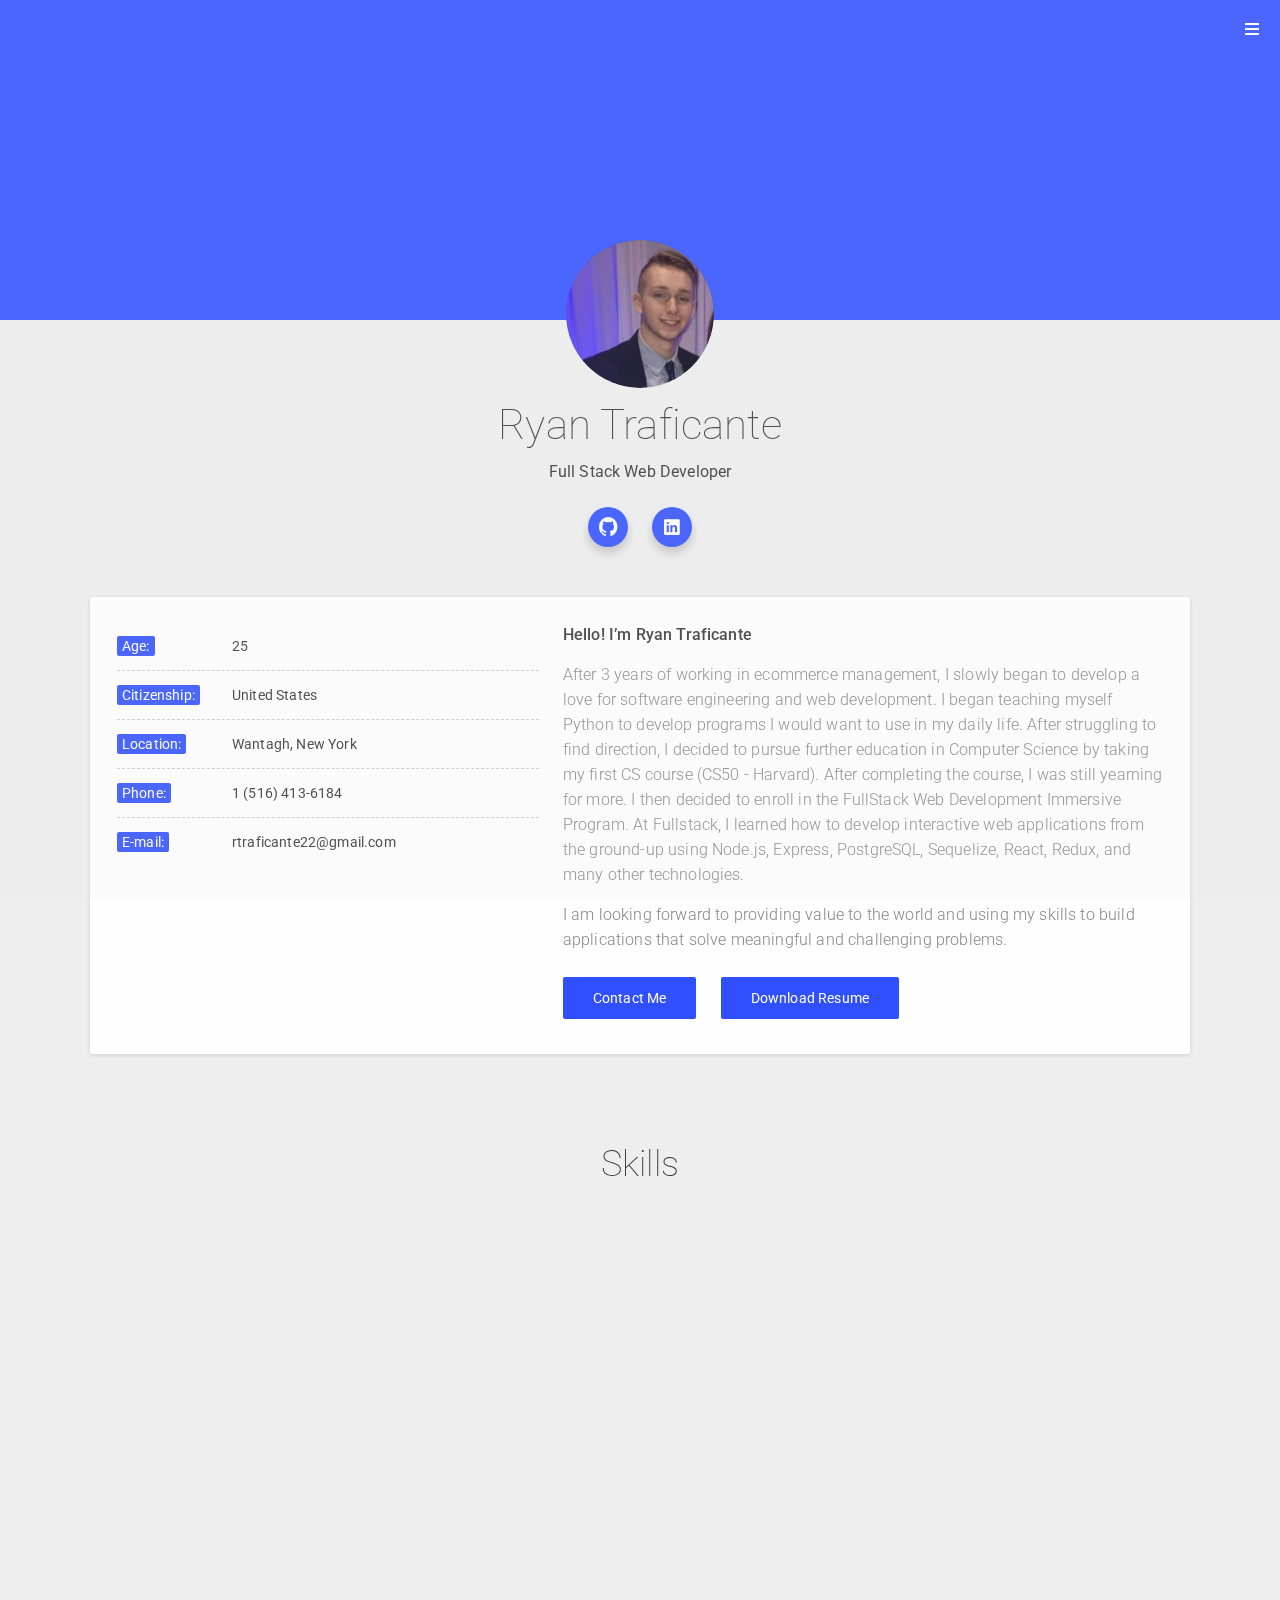
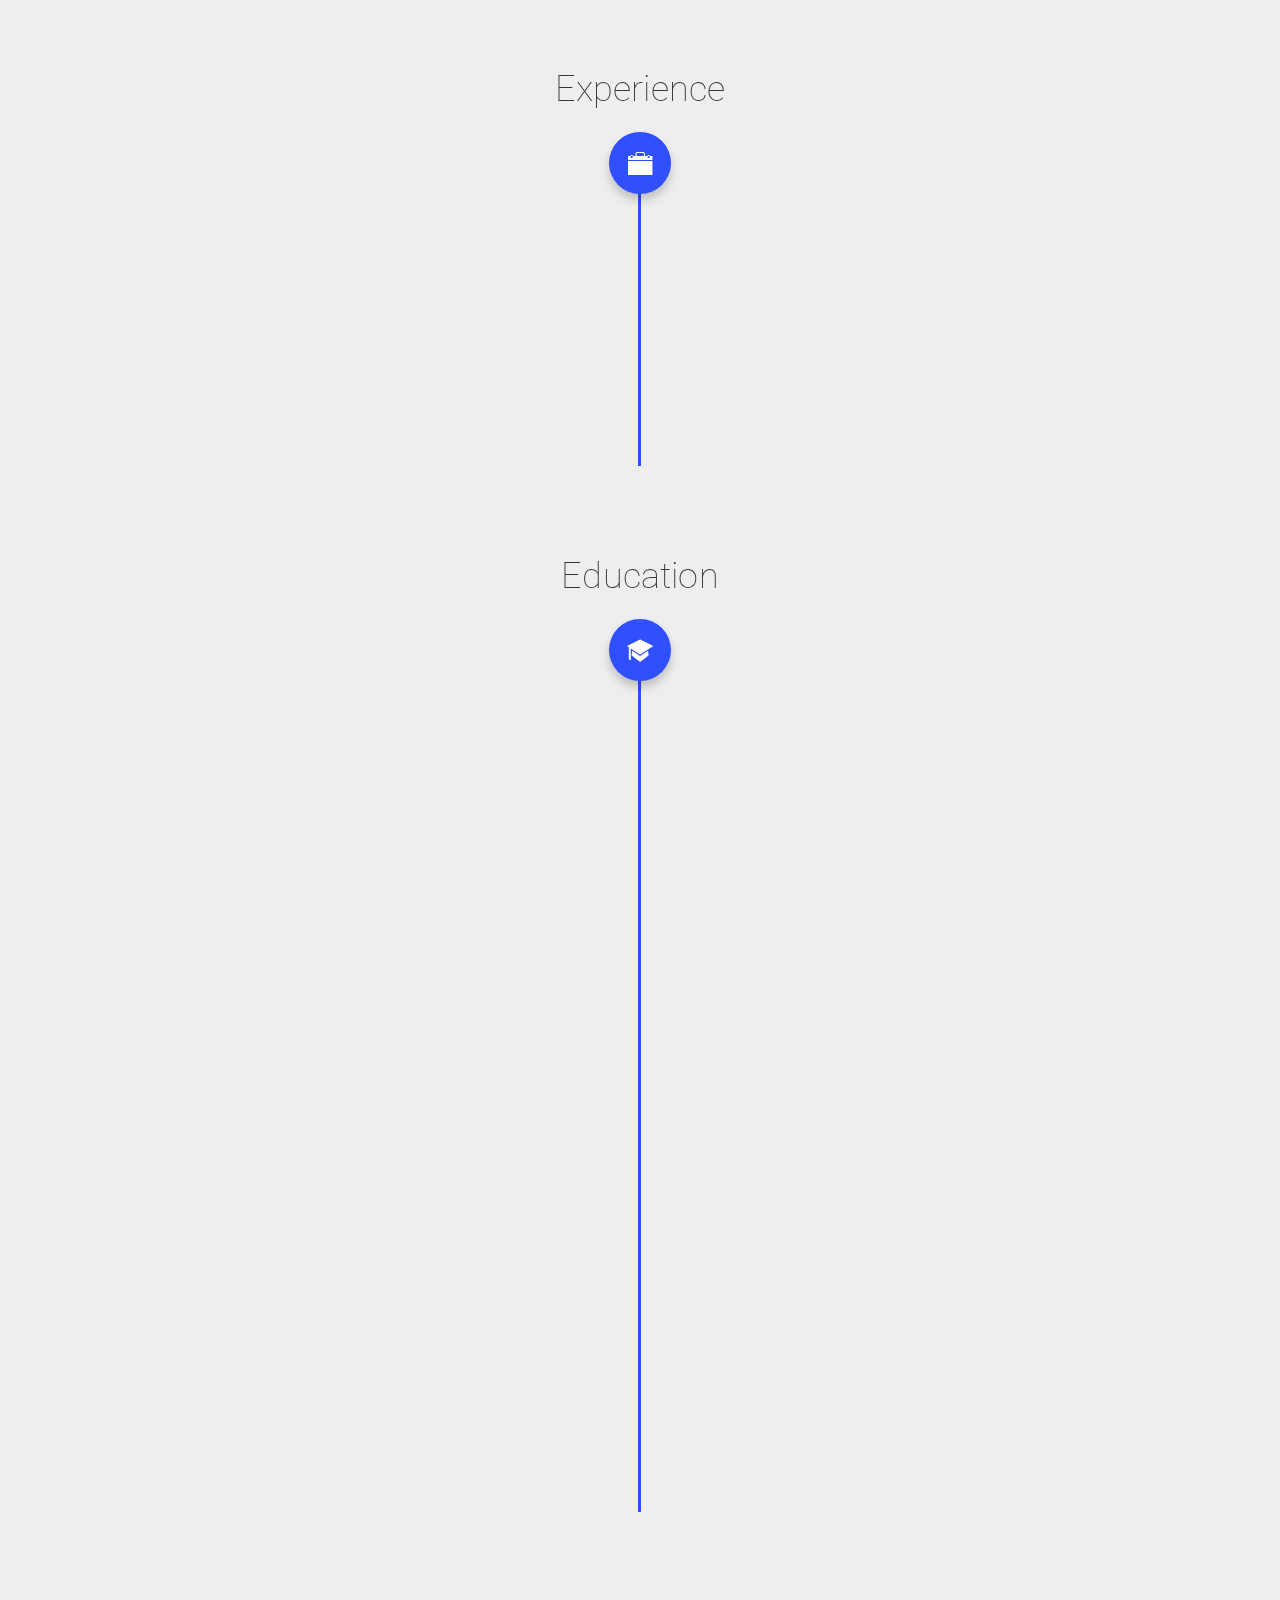
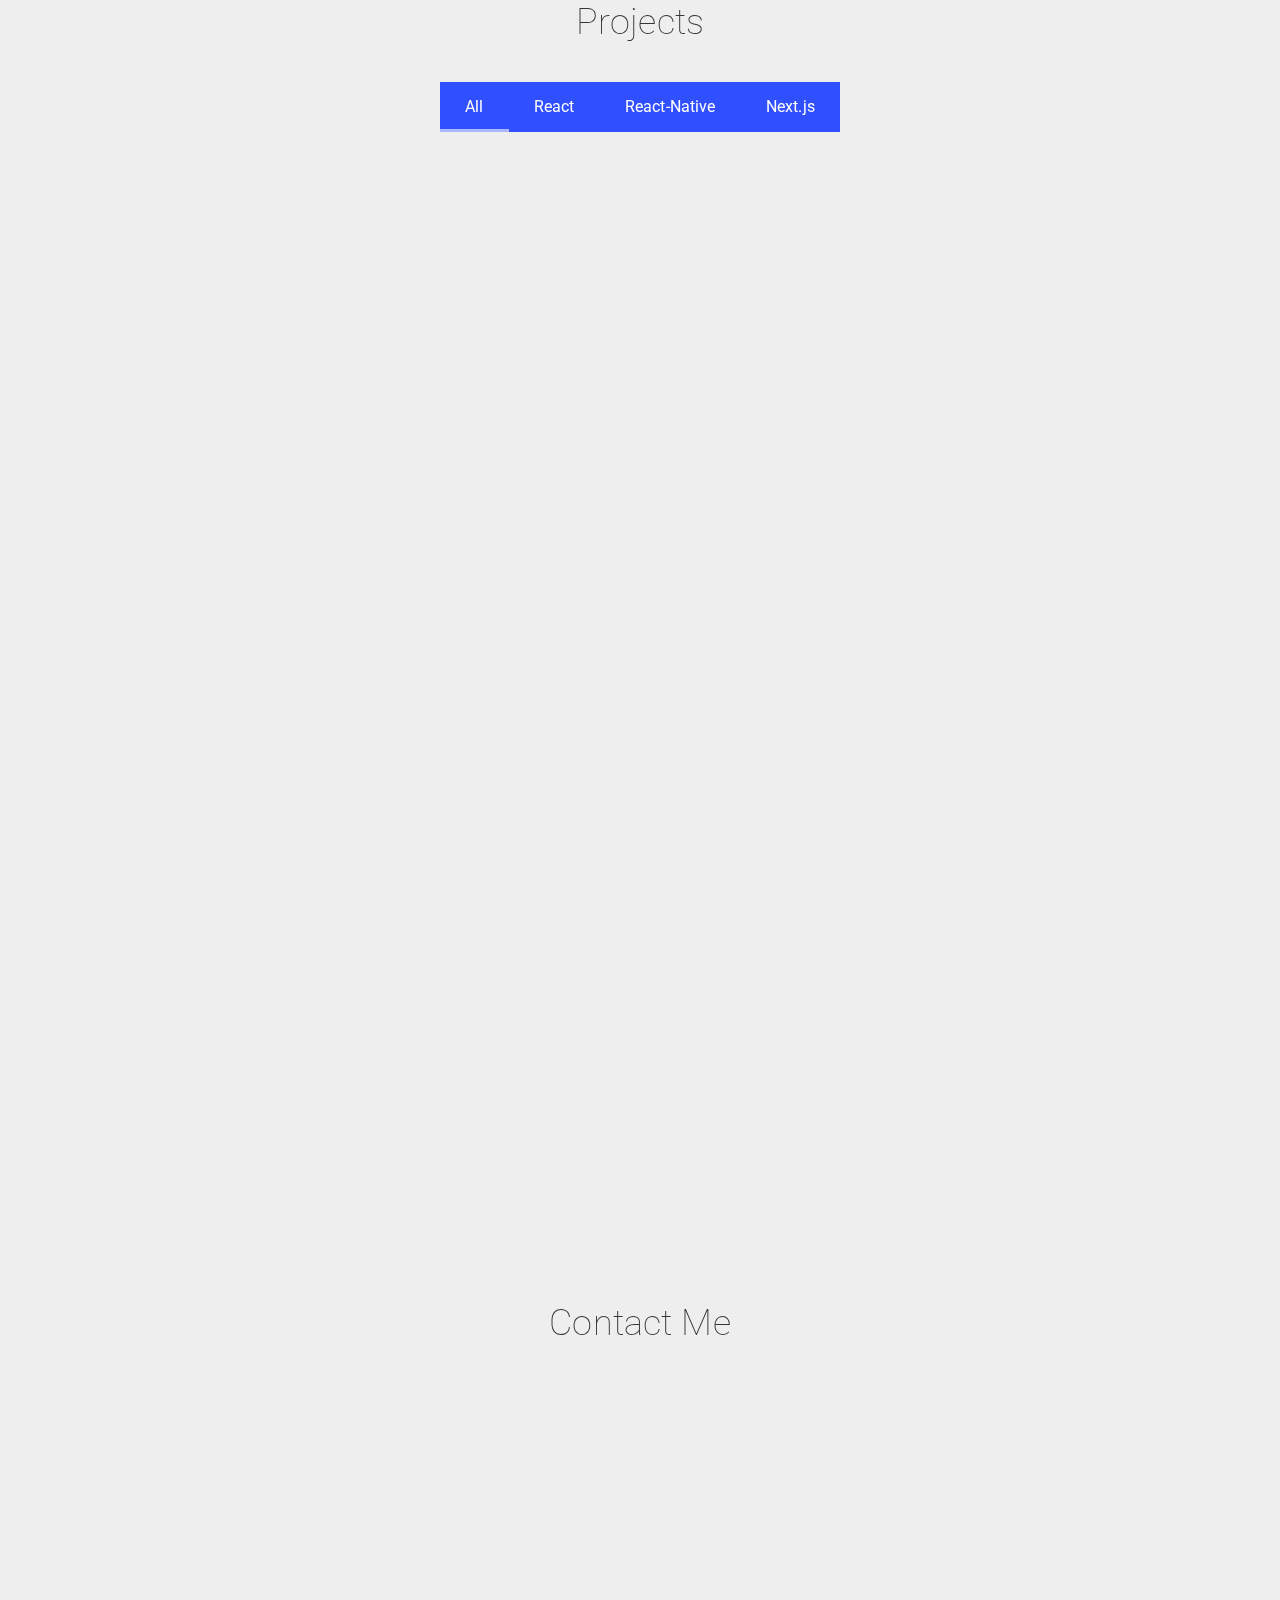
==== commit 9583c5d5: "added new project" ====
--- a/index.html
+++ b/index.html
@@ -643,6 +643,52 @@
 
                       <a
                         href="https://github.com/rtraficante/spotify-clone"
+                        class="btn btn_animated"
+                        ><span class="circle">View Github</span></a
+                      >
+                    </div>
+                  </div>
+                </div>
+              </div>
+
+              <div
+                class="col col-m-12 col-t-6 col-d-4 box-item f-react animated"
+              >
+                <div class="image">
+                  <a href="#popup-4" class="has-popup"
+                    ><img src="images/proj-man.png" alt=""
+                  /></a>
+                </div>
+                <div class="content-box">
+                  <div class="category">React</div>
+                  <a href="#popup-4" class="name has-popup"
+                    >Project Management System</a
+                  >
+                  <p>
+                    Developed with React, Apollo GraphQL, Express, PostgreSQL,
+                    NodeJS, and TailwindCSS. Users can create a project and
+                    create tasks for that project. Tasks each have a progression
+                    status that determines whether it has not been started, it
+                    is in progress, or it has been completed.
+                  </p>
+                </div>
+                <div id="popup-4" class="popup-box mfp-fade mfp-hide">
+                  <div class="content">
+                    <div class="image">
+                      <img src="images/proj-man.png" alt="" />
+                    </div>
+                    <div class="desc">
+                      <div class="category">React</div>
+                      <h4>Project Management System</h4>
+
+                      <a
+                        href="https://www.rt-projectmanager.com/"
+                        class="btn btn_animated"
+                        ><span class="circle">View Project</span></a
+                      >
+
+                      <a
+                        href="https://github.com/rtraficante/project-manager"
                         class="btn btn_animated"
                         ><span class="circle">View Github</span></a
                       >
